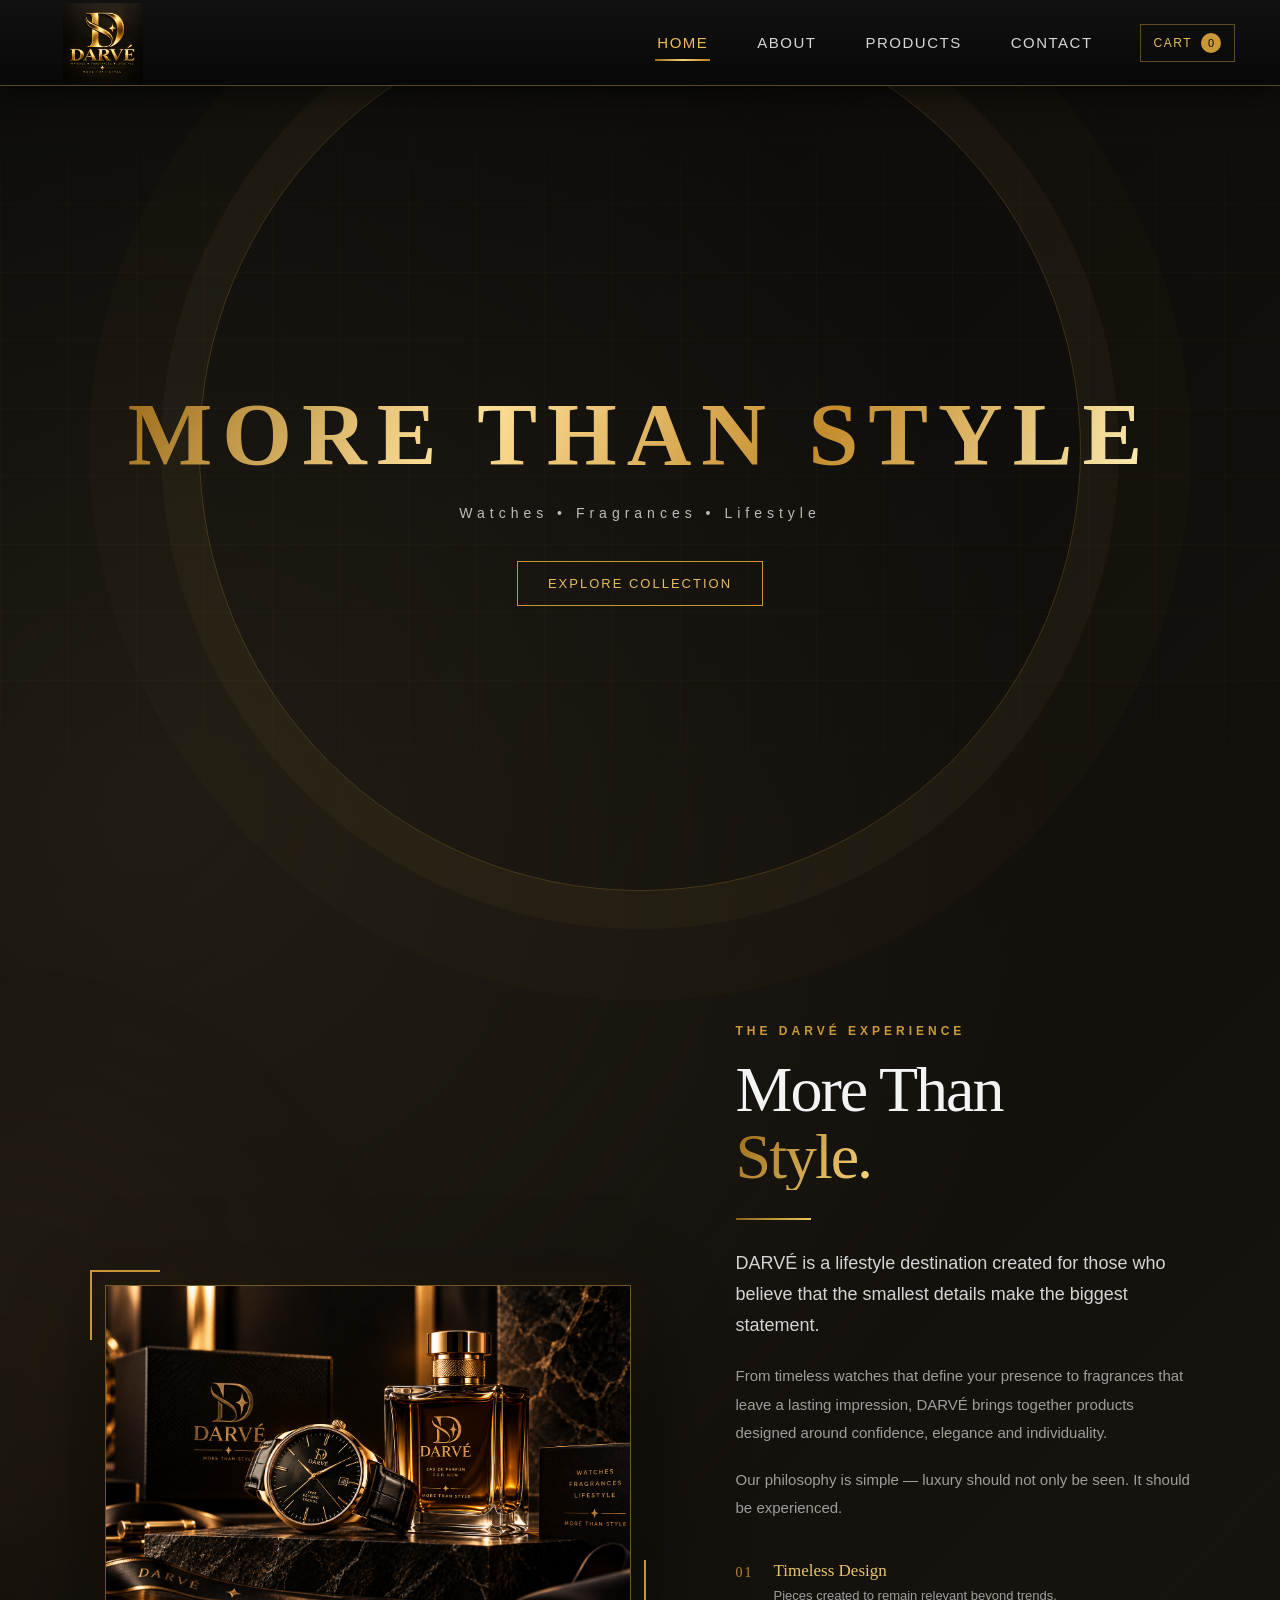
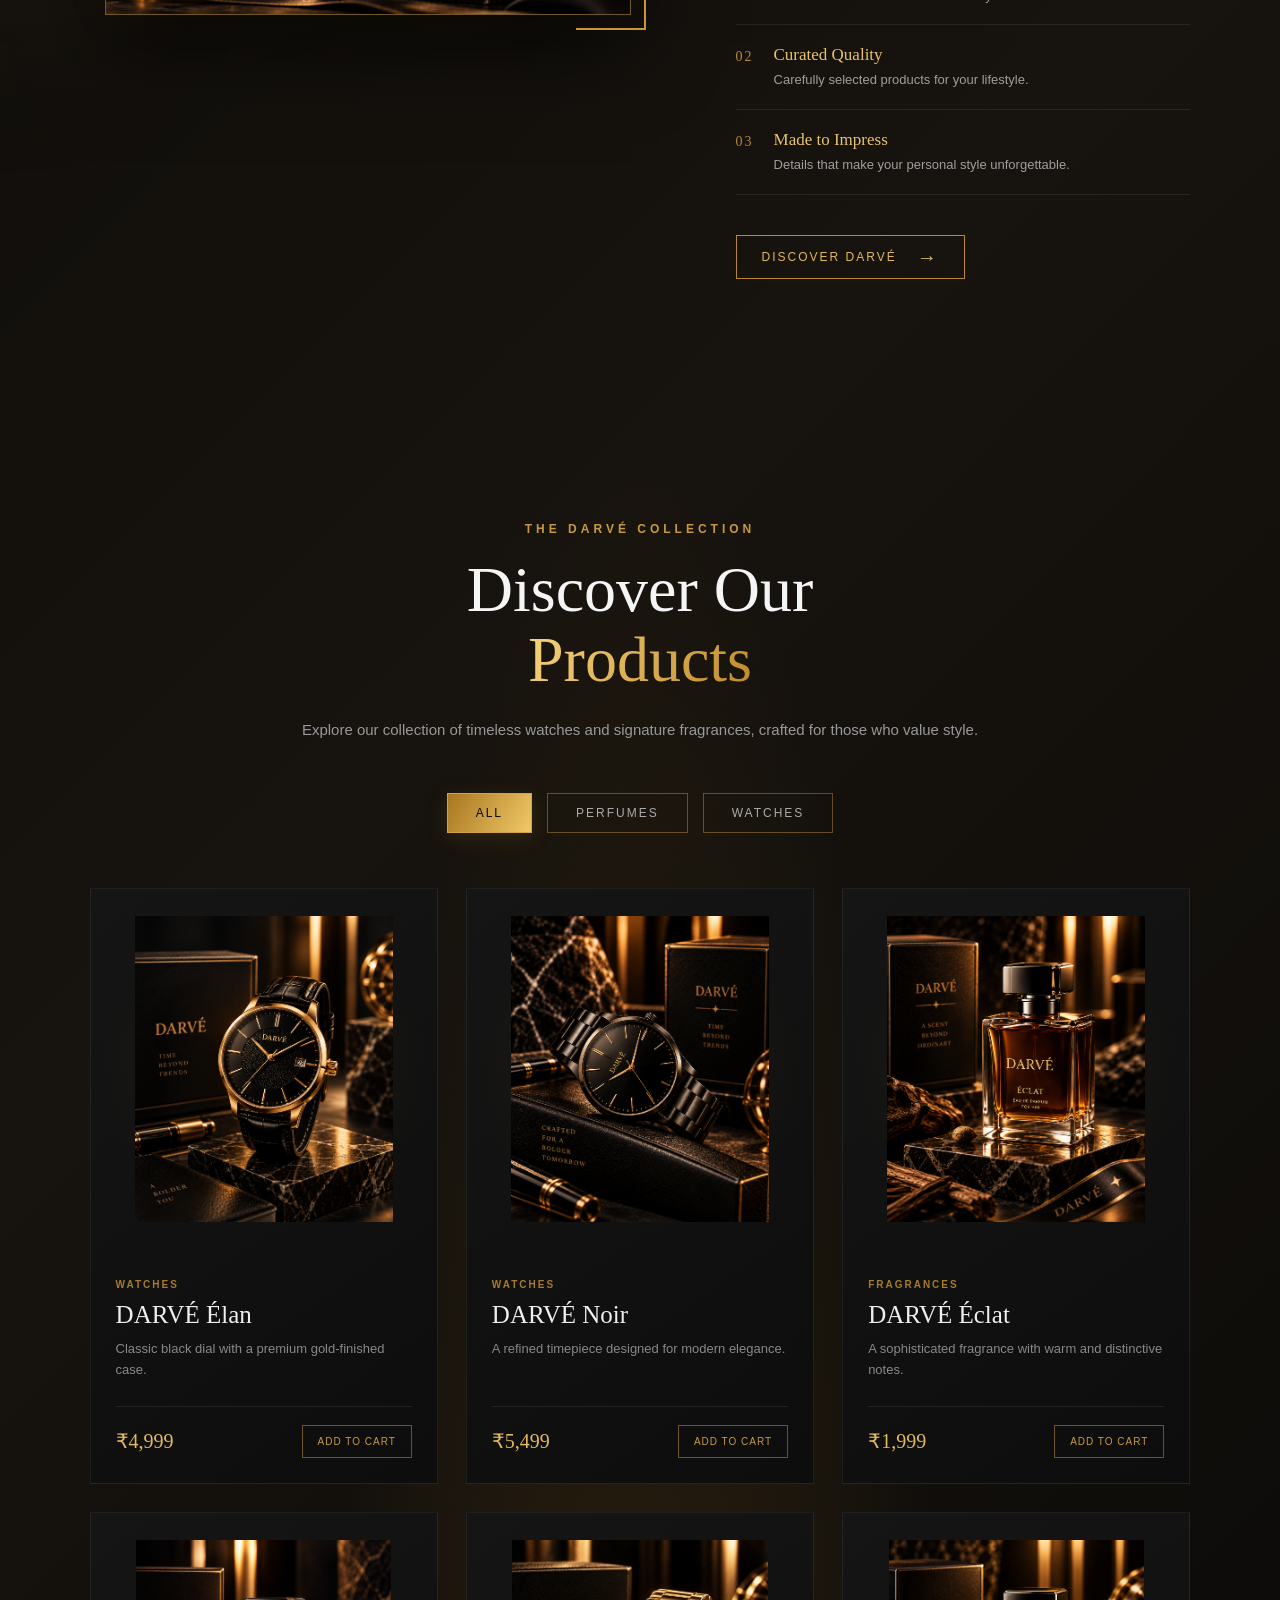
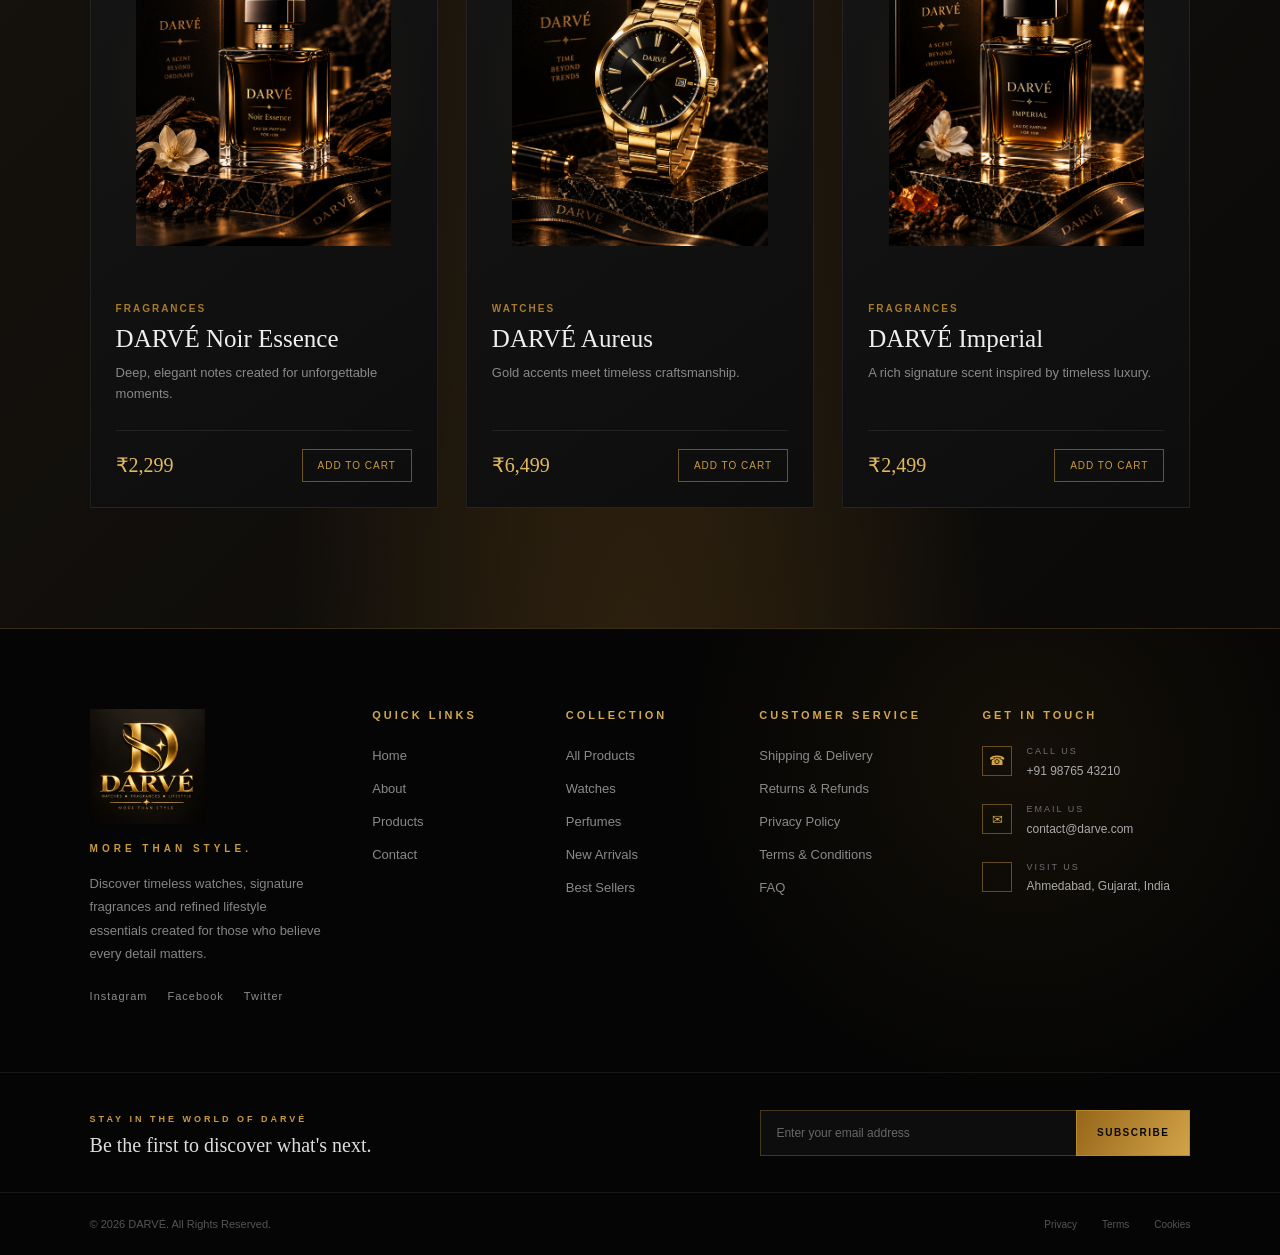
==== index.html @ a31a7dcb "Add themed cart and product filters" ====
<!DOCTYPE html>
<html lang="en">

<head>
    <meta charset="UTF-8">
    <meta name="viewport" content="width=device-width, initial-scale=1.0">
    <title>DARVÉ</title>
    <link rel="icon" type="image/png" href="Images/logo2.png">
    <link rel="stylesheet" href="style.css">
</head>

<body>
    <header class="navbar">
        <div class="nav-container">
            <a href="#" class="logo">
                <img src="Images/logo2.png" alt="DARVÉ Logo">
            </a>
            <nav class="nav-menu">

                <a href="#" class="nav-link active">
                    Home
                </a>
                <a href="#about" class="nav-link">
                    About
                </a>
                <a href="#products" class="nav-link">
                    Products
                </a>
                <a href="#contact" class="nav-link">
                    Contact
                </a>
                <a href="cart.html" class="cart-link">
                    Cart
                    <span id="cartCount">0</span>
                </a>
            </nav>
            <button class="menu-btn">
                ☰
            </button>
        </div>

    </header>
    <section id="home" class="hero">
        <h1>MORE THAN STYLE</h1>
        <p>Watches • Fragrances • Lifestyle</p>
        <button class="shop-btn">Explore Collection</button>
    </section>



    <section class="about-section" id="about">
        <div class="about-container">
            <!-- IMAGE -->
            <div class="about-image-wrapper">
                <div class="about-image-frame">
                    <img src="Images/about image.png" alt="DARVÉ Watches and Fragrances" class="about-image">
                </div>
                <div class="gold-corner top-left"></div>
                <div class="gold-corner bottom-right"></div>
            </div>
            <!-- CONTENT -->
            <div class="about-content">
                <span class="about-small-title">
                    THE DARVÉ EXPERIENCE
                </span>
                <h2> More Than <span>Style.</span> </h2>
                <div class="about-line"></div>
                <p class="about-intro">
                    DARVÉ is a lifestyle destination created for those
                    who believe that the smallest details make the
                    biggest statement.
                </p>
                <p>
                    From timeless watches that define your presence
                    to fragrances that leave a lasting impression,
                    DARVÉ brings together products designed around
                    confidence, elegance and individuality.
                </p>
                <p>
                    Our philosophy is simple — luxury should not only
                    be seen. It should be experienced.
                </p>

                <!-- FETURES -->
                <div class="about-features">
                    <div class="about-feature">
                        <span class="feature-number">
                            01
                        </span>
                        <div>
                            <h3>Timeless Design</h3>
                            <p>
                                Pieces created to remain
                                relevant beyond trends.
                            </p>
                        </div>
                    </div>
                    <div class="about-feature">
                        <span class="feature-number">
                            02
                        </span>
                        <div>
                            <h3>Curated Quality</h3>
                            <p>
                                Carefully selected products
                                for your lifestyle.
                            </p>
                        </div>
                    </div>
                    <div class="about-feature">
                        <span class="feature-number">
                            03
                        </span>
                        <div>
                            <h3>Made to Impress</h3>
                            <p>
                                Details that make your
                                personal style unforgettable.
                            </p>
                        </div>
                    </div>
                </div>
                <a href="#products" class="about-button">
                    Discover DARVÉ
                    <span>→</span>
                </a>
            </div>
        </div>
    </section>
    <section class="products-section" id="products">

        <div class="products-header">
            <span class="section-subtitle">
                THE DARVÉ COLLECTION
            </span>
            <h2>
                Discover Our
                <span>Products</span>
            </h2>
            <p>
                Explore our collection of timeless watches and
                signature fragrances, crafted for those who value style.
            </p>
       </div>
        <div class="category-buttons" aria-label="Product categories">
            <button class="category-btn filter-btn active" type="button" data-category="all">
                All
            </button>
            <button class="category-btn filter-btn" type="button" data-category="perfume">
                Perfumes
            </button>
            <button class="category-btn filter-btn" type="button" data-category="watch">
                Watches
            </button>
        </div>

        <div class="product-grid" id="productGrid">
            <!-- PRODUCT 1 -->
            <div class="product-card" data-category="watch">
                <div class="product-image">
                    <img src="Images/belt watch.png" alt="DARVÉ Luxury Watch">
                </div>
                <div class="product-info">
                    <span class="product-category">
                        WATCHES
                    </span>
                    <h3>
                        DARVÉ Élan
                    </h3>
                    <p class="product-description">
                        Classic black dial with a premium
                        gold-finished case.
                    </p>
                    <div class="product-bottom">
                        <span class="product-price">
                            ₹4,999
                        </span>
                        <button class="add-cart">
                            Add to Cart
                        </button>
                    </div>
                </div>
            </div>
            <!-- PRODUCT 2 -->
            <div class="product-card" data-category="watch">
                <div class="product-image">
                    <img src="Images/chainwatch.png" alt="DARVÉ Watch">
                </div>
                <div class="product-info">
                    <span class="product-category">
                        WATCHES
                    </span>
                    <h3>
                        DARVÉ Noir
                    </h3>
                    <p class="product-description">
                        A refined timepiece designed for
                        modern elegance.
                    </p>
                    <div class="product-bottom">
                        <span class="product-price">
                            ₹5,499
                        </span>
                        <button class="add-cart">
                            Add to Cart
                        </button>
                    </div>
                </div>
            </div>
            <!-- PRODUCT 3 -->
            <div class="product-card" data-category="perfume">
                <div class="product-image">
                    <img src="Images/ECLAT perfume.png" alt="DARVÉ Luxury Perfume">
                </div>
                <div class="product-info">
                    <span class="product-category">
                        FRAGRANCES
                    </span>
                    <h3>
                        DARVÉ Éclat
                    </h3>
                    <p class="product-description">
                        A sophisticated fragrance with
                        warm and distinctive notes.
                    </p>
                    <div class="product-bottom">
                        <span class="product-price">
                            ₹1,999
                        </span>
                        <button class="add-cart">
                            Add to Cart
                        </button>
                    </div>
                </div>
            </div>
            <!-- PRODUCT 4 -->
            <div class="product-card" data-category="perfume">
                <div class="product-image">
                    <img src="Images/noir essence.png" alt="DARVÉ Fragrance">
                </div>
                <div class="product-info">
                    <span class="product-category">
                        FRAGRANCES
                    </span>
                    <h3>
                        DARVÉ Noir Essence
                    </h3>
                    <p class="product-description">
                        Deep, elegant notes created for
                        unforgettable moments.
                    </p>
                    <div class="product-bottom">
                        <span class="product-price">
                            ₹2,299
                        </span>
                        <button class="add-cart">
                            Add to Cart
                        </button>
                    </div>
                </div>
            </div>
            <!-- PRODUCT 5 -->
            <div class="product-card" data-category="watch">
                <div class="product-image">
                    <img src="Images/gold watch.png" alt="DARVÉ Gold Watch">
                </div>
                <div class="product-info">
                    <span class="product-category">
                        WATCHES
                    </span>
                    <h3>
                        DARVÉ Aureus
                    </h3>
                    <p class="product-description">
                        Gold accents meet timeless
                        craftsmanship.
                    </p>
                    <div class="product-bottom">
                        <span class="product-price">
                            ₹6,499
                        </span>
                        <button class="add-cart">
                            Add to Cart
                        </button>
                    </div>
                </div>
            </div>
            <!-- PRODUCT 6 -->
            <div class="product-card" data-category="perfume">
                <div class="product-image">
                    <img src="Images/imperial.png" alt="DARVÉ Perfume">
                </div>
                <div class="product-info">
                    <span class="product-category">
                        FRAGRANCES
                    </span>
                    <h3>
                        DARVÉ Imperial
                    </h3>
                    <p class="product-description">
                        A rich signature scent inspired
                        by timeless luxury.
                    </p>
                    <div class="product-bottom">
                        <span class="product-price">
                            ₹2,499
                        </span>
                        <button class="add-cart">
                            Add to Cart
                        </button>
                    </div>
                </div>
            </div>
        </div>
    </section>
    <footer class="footer">
    <div class="footer-container">
        <!-- =================================
             BRAND
        ================================== -->
        <div class="footer-brand">
            <a href="#" class="footer-logo">
                <img src="Images/logo2.png" alt="DARVÉ">
            </a>
            <p class="footer-tagline">
                MORE THAN STYLE.
            </p>
            <p class="footer-description">
                Discover timeless watches, signature fragrances
                and refined lifestyle essentials created for
                those who believe every detail matters.
            </p>
            <!-- SOCIAL MEDIA -->
            <div class="social-links">

                <a href="#" aria-label="Instagram">
                    Instagram
                </a>
                <a href="#" aria-label="Facebook">
                    Facebook
                </a>
                <a href="#" aria-label="Twitter">
                    Twitter
                </a>
            </div>
        </div>
        <!-- =================================
             QUICK LINKS
        ================================== -->
        <div class="footer-column">
            <h3>
                QUICK LINKS
            </h3>
            <ul>
                <li>
                    <a href="#">
                        Home
                    </a>
                </li>
                <li>
                    <a href="#about">
                        About
                    </a>
                </li>
                <li>
                    <a href="#products">
                        Products
                    </a>
                </li>
                <li>
                    <a href="#contact">
                        Contact
                    </a>
                </li>
            </ul>
        </div>
        <!-- =================================
             COLLECTION
        ================================== -->
        <div class="footer-column">
            <h3>
                COLLECTION
            </h3>
            <ul>
                <li>
                    <a href="#products">
                        All Products
                    </a>
                </li>
                <li>
                    <a href="#products">
                        Watches
                    </a>
                </li>
                <li>
                    <a href="#products">
                        Perfumes
                    </a>
                </li>
                <li>
                    <a href="#products">
                        New Arrivals
                    </a>
                </li>
                <li>
                    <a href="#products">
                        Best Sellers
                    </a>
                </li>
            </ul>
        </div>
        <!-- =================================
             CUSTOMER SERVICE
        ================================== -->
        <div class="footer-column">
            <h3>
                CUSTOMER SERVICE
            </h3>
            <ul>
                <li>
                    <a href="#">
                        Shipping & Delivery
                    </a>
                </li>
                <li>
                    <a href="#">
                        Returns & Refunds
                    </a>
                </li>
                <li>
                    <a href="#">
                        Privacy Policy
                    </a>
                </li>
                <li>
                    <a href="#">
                        Terms & Conditions
                    </a>
                </li>
                <li>
                    <a href="#">
                        FAQ
                    </a>
                </li>
            </ul>
        </div>
        <!-- =================================
             CONTACT
        ================================== -->
        <div class="footer-contact">
            <h3>
                GET IN TOUCH
            </h3>
            <div class="contact-item">
                <span class="contact-icon">
                    ☎
                </span>
                <div>
                    <small>
                        CALL US
                    </small>
                    <a href="tel:+919876543210">
                        +91 98765 43210
                    </a>
                </div>
            </div>
            <div class="contact-item">
                <span class="contact-icon">
                    ✉
                </span>
                <div>
                    <small>
                        EMAIL US
                    </small>
                    <a href="mailto:contact@darve.com">
                        contact@darve.com
                    </a>
                </div>
            </div>
            <div class="contact-item">
                <span class="contact-icon">
                </span>
                <div>
                    <small>
                        VISIT US
                    </small>
                    <p>
                        Ahmedabad, Gujarat, India
                    </p>
                </div>
            </div>
        </div>
    </div>
    <!-- =========================================
         NEWSLETTER
    ========================================= -->
    <div class="newsletter">
        <div class="newsletter-content">
            <span>
                STAY IN THE WORLD OF DARVÉ
            </span>
            <h3>
                Be the first to discover
                what's next.
            </h3>
        </div>
        <form class="newsletter-form">
            <input
                type="email"
                placeholder="Enter your email address"
                required>
            <button type="submit">
                SUBSCRIBE
            </button>
        </form>
    </div>
    <!-- =========================================
         BOTTOM FOOTER
    ========================================= -->
    <div class="footer-bottom">
        <p>
            © 2026 DARVÉ. All Rights Reserved.
        </p>
        <div class="legal-links">
            <a href="#">
                Privacy
            </a>
            <a href="#">
                Terms
            </a>
            <a href="#">
                Cookies
            </a>
        </div>
    </div>
    </footer>
    <script src="js/cart.js"></script>
    <script src="js/products.js"></script>
</body>

</html>
---- style.css ----
/* =========================
   GLOBAL
========================= */

* {
    margin: 0;
    padding: 0;
    box-sizing: border-box;
}

html {
    scroll-behavior: smooth;
}

body {
    position: relative;
    isolation: isolate;
    min-height: 100vh;

    background: #080808;
    background:
        radial-gradient(ellipse at 50% 112%, rgba(190, 126, 31, 0.27), transparent 42%),
        radial-gradient(circle at 12% 18%, rgba(255, 214, 126, 0.08), transparent 24%),
        linear-gradient(135deg, #090909 0%, #17130e 48%, #070707 100%);
    color: #ffffff;
    font-family: Arial, Helvetica, sans-serif;
}

body::before {
    content: "";

    position: fixed;
    inset: 0;
    z-index: -1;

    opacity: 0.42;

    background-image:
        linear-gradient(rgba(255, 226, 154, 0.055) 1px, transparent 1px),
        linear-gradient(90deg, rgba(255, 226, 154, 0.055) 1px, transparent 1px);
    background-size: 68px 68px;

    mask-image: linear-gradient(to bottom, transparent, black 25%, black 75%, transparent);
    pointer-events: none;
}

body::after {
    content: "";

    position: fixed;
    width: min(72vw, 880px);
    aspect-ratio: 1;
    top: 50%;
    left: 50%;
    z-index: -1;

    border: 1px solid rgba(230, 182, 78, 0.22);
    border-radius: 50%;
    box-shadow:
        0 0 0 38px rgba(230, 182, 78, 0.035),
        0 0 0 110px rgba(230, 182, 78, 0.02);

    transform: translate(-50%, -50%);
    pointer-events: none;
}


/* =========================
   NAVBAR
========================= */

.navbar {
    position: sticky;
    top: 0;
    z-index: 1000;

    width: 100%;

    background:
        linear-gradient(
            180deg,
            #111111 0%,
            #080808 100%
        );

    border-bottom: 1px solid rgba(212, 167, 72, 0.35);

    box-shadow:
        0 5px 30px rgba(0, 0, 0, 0.6);
}


/* =========================
   NAV CONTAINER
========================= */

.nav-container {
    max-width: 1400px;

    height: 85px;

    margin: auto;

    padding: 0 45px;

    display: flex;
    align-items: center;
    justify-content: space-between;
}


/* =========================
   LOGO
========================= */

.logo {
    display: flex;
    align-items: center;

    text-decoration: none;

    height: 70px;
}

.logo img {
    width: 115px;
    height: 80px;

    object-fit: contain;

    display: block;

    transition: 0.4s ease;
}


/* Logo hover */

.logo:hover img {
    transform: scale(1.05);

    filter:
        drop-shadow(0 0 8px rgba(212, 167, 72, 0.5));
}


/* =========================
   NAVIGATION
========================= */

.nav-menu {
    display: flex;

    align-items: center;

    gap: 45px;
}


/* =========================
   NAV LINKS
========================= */

.nav-link {

    position: relative;

    text-decoration: none;

    color: #d6d6d6;

    font-size: 15px;

    font-weight: 500;

    letter-spacing: 1.5px;

    text-transform: uppercase;

    padding: 10px 2px;

    transition:
        color 0.3s ease,
        transform 0.3s ease;
}


/* Gold underline */

.nav-link::after {

    content: "";

    position: absolute;

    left: 0;
    bottom: 0;

    width: 0;
    height: 2px;

    background: linear-gradient(
        90deg,
        #9c6b18,
        #f5d27a,
        #b98224
    );

    transition: width 0.35s ease;
}


/* Hover */

.nav-link:hover {

    color: #e7bd5b;

    transform: translateY(-2px);
}

.nav-link:hover::after {
    width: 100%;
}


/* Active link */

.nav-link.active {
    color: #e7bd5b;
}

.nav-link.active::after {
    width: 100%;
}


.cart-link {

    display: inline-flex;
    align-items: center;
    gap: 9px;

    padding: 8px 13px;

    border: 1px solid rgba(201, 154, 61, 0.45);

    color: #e7bd5b;

    font-size: 12px;
    letter-spacing: 1.5px;
    text-decoration: none;
    text-transform: uppercase;

    transition: all 0.3s ease;
}


.cart-link:hover {

    background: rgba(201, 154, 61, 0.12);

    border-color: #d7a844;
    color: #ffe29a;
}


.cart-link span {

    display: inline-grid;
    min-width: 20px;
    height: 20px;

    padding: 0 5px;

    place-items: center;

    border-radius: 50%;

    background: #c99735;

    color: #080808;

    font-size: 11px;
    letter-spacing: 0;
}


/* =========================
   MOBILE BUTTON
========================= */

.menu-btn {

    display: none;

    border: none;

    background: transparent;

    color: #d9ad4d;

    font-size: 28px;

    cursor: pointer;
}


/* =========================
   HERO DEMO
========================= */

.hero {

    position: relative;
    overflow: hidden;

    min-height: calc(100vh - 85px);

    display: flex;

    flex-direction: column;

    align-items: center;

    justify-content: center;

    text-align: center;

    padding: 40px;

    background: transparent;
}


.hero h1 {

    position: relative;

    font-family: Georgia, serif;

    font-size: clamp(45px, 7vw, 90px);

    letter-spacing: 10px;

    background: linear-gradient(
        120deg,
        #9c6b18,
        #ffe29a,
        #c38b2c,
        #fff0b5
    );

    -webkit-background-clip: text;
    background-clip: text;

    color: transparent;
}


.hero p {

    margin-top: 20px;

    color: #bdbdbd;

    letter-spacing: 5px;

    font-size: 14px;
}


/* =========================
   BUTTON
========================= */

.shop-btn {

    margin-top: 40px;

    padding: 14px 30px;

    border: 1px solid #c99735;

    background: transparent;

    color: #e4bb61;

    text-transform: uppercase;

    letter-spacing: 2px;

    font-size: 13px;

    cursor: pointer;

    transition: 0.35s ease;
}


.shop-btn:hover {

    background: linear-gradient(
        90deg,
        #9c6b18,
        #d7a844
    );

    color: #080808;

    box-shadow:
        0 0 25px rgba(212, 167, 72, 0.25);
}


/* =========================
   RESPONSIVE
========================= */

@media (max-width: 768px) {

    .nav-container {

        height: 70px;

        padding: 0 20px;
    }


    .logo img {
        width: 90px;
    }


    .nav-menu {

        display: none;
    }


    .menu-btn {

        display: block;
    }


    .hero {

        min-height: calc(100vh - 70px);

        padding: 25px;
    }


    .hero h1 {

        font-size: 42px;

        letter-spacing: 5px;
    }


    .hero p {

        font-size: 11px;

        letter-spacing: 3px;
    }

}
/* =========================================
   ABOUT SECTION
========================================= */

.about-section {
    position: relative;

    padding: 120px 7%;

    background: transparent;

    overflow: hidden;
}


/* subtle gold glow */

.about-section::before {
    content: "";

    position: absolute;

    width: 500px;
    height: 500px;

    left: -250px;
    top: 20%;

    background: rgba(180, 125, 30, 0.05);

    filter: blur(100px);

    border-radius: 50%;

    pointer-events: none;
}


/* =========================================
   CONTAINER
========================================= */

.about-container {

    max-width: 1350px;

    margin: auto;

    display: grid;

    grid-template-columns: 1.1fr 0.9fr;

    align-items: center;

    gap: 90px;
}


/* =========================================
   IMAGE
========================================= */

.about-image-wrapper {

    position: relative;

    width: 100%;

    padding: 15px;
}


/* image border */

.about-image-frame {

    position: relative;

    overflow: hidden;

    border: 1px solid rgba(207, 157, 61, 0.5);

    background: #111;

    box-shadow:
        0 30px 80px rgba(0, 0, 0, 0.7),
        0 0 40px rgba(190, 135, 35, 0.08);
}


/* image */

.about-image {

    width: 100%;

    display: block;

    aspect-ratio: 16 / 10;

    object-fit: cover;

    transition:
        transform 0.8s ease,
        filter 0.8s ease;
}


.about-image-wrapper:hover .about-image {

    transform: scale(1.04);

    filter:
        brightness(1.08);
}


/* =========================================
   DECORATIVE CORNERS
========================================= */

.gold-corner {

    position: absolute;

    width: 70px;

    height: 70px;

    border-color: #c99535;

    border-style: solid;

    pointer-events: none;
}


.top-left {

    top: 0;
    left: 0;

    border-width: 2px 0 0 2px;
}


.bottom-right {

    right: 0;
    bottom: 0;

    border-width: 0 2px 2px 0;
}


/* =========================================
   CONTENT
========================================= */

.about-content {

    max-width: 600px;
}


.about-small-title {

    display: inline-block;

    margin-bottom: 18px;

    color: #c99a3d;

    font-size: 12px;

    font-weight: 600;

    letter-spacing: 4px;

    text-transform: uppercase;
}


/* =========================================
   HEADING
========================================= */

.about-content h2 {

    margin: 0;

    color: #f4f4f4;

    font-family:
        Georgia,
        "Times New Roman",
        serif;

    font-size: clamp(
        48px,
        5vw,
        76px
    );

    font-weight: 400;

    line-height: 1.05;

    letter-spacing: -2px;
}


.about-content h2 span {

    display: block;

    background: linear-gradient(
        120deg,
        #9c6b18,
        #f5d27a,
        #c18b2d,
        #ffe9a7
    );

    -webkit-background-clip: text;

    background-clip: text;

    color: transparent;
}


/* =========================================
   GOLD LINE
========================================= */

.about-line {

    width: 75px;

    height: 2px;

    margin: 28px 0;

    background: linear-gradient(
        90deg,
        #8f621b,
        #f0c45d
    );
}


/* =========================================
   TEXT
========================================= */

.about-content p {

    color: #9e9e9e;

    font-size: 15px;

    line-height: 1.9;

    margin-bottom: 18px;
}


.about-content .about-intro {

    color: #d4d4d4;

    font-size: 18px;

    line-height: 1.7;

    margin-bottom: 22px;
}


/* =========================================
   FEATURES
========================================= */

.about-features {

    margin-top: 38px;

    display: flex;

    flex-direction: column;

    gap: 20px;
}


.about-feature {

    display: flex;

    align-items: flex-start;

    gap: 20px;

    padding-bottom: 18px;

    border-bottom: 1px solid
        rgba(255, 255, 255, 0.08);
}


.feature-number {

    color: #b88932;

    font-family: Georgia, serif;

    font-size: 14px;

    letter-spacing: 2px;

    padding-top: 4px;
}


.about-feature h3 {

    margin: 0 0 5px;

    color: #e8c36d;

    font-family: Georgia, serif;

    font-size: 17px;

    font-weight: 400;
}


.about-feature p {

    margin: 0;

    font-size: 13px;

    line-height: 1.6;
}


/* =========================================
   BUTTON
========================================= */

.about-button {

    display: inline-flex;

    align-items: center;

    gap: 20px;

    margin-top: 40px;

    padding: 14px 25px;

    border: 1px solid #b88932;

    color: #e1b95d;

    text-decoration: none;

    text-transform: uppercase;

    font-size: 12px;

    letter-spacing: 2px;

    transition: all 0.35s ease;
}


.about-button span {

    font-size: 20px;

    line-height: 0;

    transition: transform 0.3s ease;
}


.about-button:hover {

    background: linear-gradient(
        90deg,
        #9c6b18,
        #d4a94c
    );

    color: #080808;

    box-shadow:
        0 10px 30px rgba(190, 140, 40, 0.2);
}


.about-button:hover span {

    transform: translateX(5px);
}


/* =========================================
   RESPONSIVE
========================================= */

@media (max-width: 950px) {

    .about-section {

        padding: 90px 6%;
    }


    .about-container {

        grid-template-columns: 1fr;

        gap: 60px;
    }


    .about-content {

        max-width: 750px;
    }

}


@media (max-width: 600px) {

    .about-section {

        padding: 70px 20px;
    }


    .about-image-wrapper {

        padding: 8px;
    }


    .gold-corner {

        width: 45px;
        height: 45px;
    }


    .about-content h2 {

        font-size: 48px;
    }


    .about-content .about-intro {

        font-size: 16px;
    }


    .about-feature {

        gap: 12px;
    }

}
/* =========================================
   PRODUCTS SECTION
========================================= */

.products-section {

    padding: 120px 7%;

    background: transparent;
}


/* =========================================
   HEADER
========================================= */

.products-header {

    max-width: 700px;

    margin: 0 auto 50px;

    text-align: center;
}


.section-subtitle {

    color: #c99a3d;

    font-size: 12px;

    font-weight: 600;

    letter-spacing: 4px;

    text-transform: uppercase;
}


.products-header h2 {

    margin-top: 18px;

    color: #f5f5f5;

    font-family: Georgia, serif;

    font-size: clamp(45px, 5vw, 70px);

    font-weight: 400;

    line-height: 1.1;
}


.products-header h2 span {

    display: block;

    background: linear-gradient(
        120deg,
        #9c6b18,
        #f5d27a,
        #c18b2d,
        #ffe9a7
    );

    -webkit-background-clip: text;

    background-clip: text;

    color: transparent;
}


.products-header p {

    margin-top: 20px;

    color: #999;

    line-height: 1.8;

    font-size: 15px;
}


/* =========================================
   CATEGORY BUTTONS
========================================= */

.category-buttons {

    display: flex;

    justify-content: center;

    align-items: center;

    gap: 15px;

    margin-bottom: 55px;

    flex-wrap: wrap;
}


.category-btn {

    padding: 12px 28px;

    border: 1px solid
        rgba(201, 154, 61, 0.45);

    background: transparent;

    color: #aaa;

    font-size: 12px;

    text-transform: uppercase;

    letter-spacing: 2px;

    cursor: pointer;

    transition: all 0.35s ease;
}


.category-btn:hover {

    color: #e5bd62;

    border-color: #c99a3d;

}


/* ACTIVE BUTTON */

.category-btn.active {

    color: #080808;

    background: linear-gradient(
        120deg,
        #a87620,
        #f0c967
    );

    border-color: #d1a343;

    box-shadow:
        0 5px 20px
        rgba(201, 154, 61, 0.15);
}


/* =========================================
   PRODUCT GRID
========================================= */

.product-grid {

    max-width: 1400px;

    margin: auto;

    display: grid;

    grid-template-columns:
        repeat(3, 1fr);

    gap: 28px;
}


/* =========================================
   PRODUCT CARD
========================================= */

.product-card {

    position: relative;

    background:
        linear-gradient(
            145deg,
            #151515,
            #0d0d0d
        );

    border: 1px solid
        rgba(255, 255, 255, 0.07);

    overflow: hidden;

    transition:
        transform 0.4s ease,
        border-color 0.4s ease,
        box-shadow 0.4s ease;
}


.product-card:hover {

    transform: translateY(-8px);

    border-color:
        rgba(201, 154, 61, 0.45);

    box-shadow:
        0 20px 50px
        rgba(0, 0, 0, 0.5);
}


/* =========================================
   PRODUCT IMAGE
========================================= */

.product-image {

    position: relative;

    height: 360px;

    display: flex;

    align-items: center;

    justify-content: center;

    background:
        radial-gradient(
            circle,
            rgba(201, 154, 61, 0.08),
            transparent 65%
        );

    overflow: hidden;
}


.product-image img {

    width: 85%;

    height: 85%;

    object-fit: contain;

    transition:
        transform 0.6s ease;
}


.product-card:hover
.product-image img {

    transform: scale(1.07);
}


/* =========================================
   PRODUCT INFO
========================================= */

.product-info {

    padding: 25px;
}


.product-category {

    color: #a77b2b;

    font-size: 10px;

    font-weight: 600;

    letter-spacing: 2px;
}


.product-info h3 {

    margin-top: 9px;

    color: #eee;

    font-family: Georgia, serif;

    font-size: 25px;

    font-weight: 400;
}


.product-description {

    margin-top: 10px;

    min-height: 45px;

    color: #888;

    font-size: 13px;

    line-height: 1.6;
}


/* =========================================
   PRODUCT BOTTOM
========================================= */

.product-bottom {

    display: flex;

    justify-content: space-between;

    align-items: center;

    margin-top: 22px;

    padding-top: 18px;

    border-top: 1px solid
        rgba(255, 255, 255, 0.08);
}


.product-price {

    color: #e2b95e;

    font-family: Georgia, serif;

    font-size: 20px;
}


/* =========================================
   ADD TO CART
========================================= */

.add-cart {

    padding: 10px 15px;

    border: 1px solid
        rgba(201, 154, 61, 0.5);

    background: transparent;

    color: #c99a3d;

    font-size: 10px;

    text-transform: uppercase;

    letter-spacing: 1px;

    cursor: pointer;

    transition: all 0.3s ease;
}


.add-cart:hover {

    background: #c99a3d;

    color: #080808;
}


/* =========================================
   CART PAGE
========================================= */

.cart-page {

    max-width: 1100px;
    min-height: calc(100vh - 85px);

    margin: auto;
    padding: 110px 7% 120px;
}


.cart-page .products-header h1 {

    margin-top: 18px;

    color: #f5f5f5;

    font-family: Georgia, serif;
    font-size: clamp(42px, 5vw, 68px);
    font-weight: 400;
    line-height: 1.1;
}


.cart-page .products-header h1 span {

    color: #e4bb61;
}


.cart-panel {

    padding: 32px;

    border: 1px solid rgba(201, 154, 61, 0.25);

    background: rgba(13, 13, 13, 0.78);
    box-shadow: 0 20px 55px rgba(0, 0, 0, 0.28);
}


.cart-page > .about-button {

    display: inline-block;
    margin-top: 28px;
}


/* =========================================
   FILTER ANIMATION
========================================= */

.product-card.hide {

    display: none;
}


.product-card.show {

    animation:
        productAppear 0.4s ease;
}


@keyframes productAppear {

    from {

        opacity: 0;

        transform:
            translateY(15px);
    }

    to {

        opacity: 1;

        transform:
            translateY(0);
    }

}


/* =========================================
   RESPONSIVE
========================================= */

@media (max-width: 1000px) {

    .product-grid {

        grid-template-columns:
            repeat(2, 1fr);
    }

}


@media (max-width: 600px) {

    .products-section {

        padding: 80px 20px;
    }


    .product-grid {

        grid-template-columns: 1fr;

        gap: 20px;
    }


    .product-image {

        height: 330px;
    }


    .product-bottom {

        gap: 10px;
    }


    .cart-page {

        min-height: calc(100vh - 70px);

        padding: 80px 20px;
    }


    .cart-panel {

        padding: 20px;
    }

}
/* =========================================
   DARVÉ FOOTER
========================================= */

.footer {

    position: relative;

    background:
        radial-gradient(
            circle at 80% 20%,
            rgba(190, 135, 35, 0.08),
            transparent 30%
        ),
        #050505;

    border-top: 1px solid
        rgba(201, 154, 61, 0.25);

    color: #fff;

    padding-top: 80px;

}


/* =========================================
   FOOTER CONTAINER
========================================= */

.footer-container {

    max-width: 1400px;

    margin: auto;

    padding: 0 7% 70px;

    display: grid;

    grid-template-columns:
        1.6fr
        1fr
        1fr
        1.2fr
        1.4fr;

    gap: 45px;
}


/* =========================================
   BRAND
========================================= */

.footer-brand {

    max-width: 320px;
}


.footer-logo {

    display: inline-block;

    text-decoration: none;
}


.footer-logo img {

    width: 115px;

    display: block;

    object-fit: contain;
}


.footer-tagline {

    margin-top: 15px;

    color: #c99a3d;

    font-size: 10px;

    letter-spacing: 4px;

    font-weight: 600;
}


.footer-description {

    margin-top: 18px;

    color: #858585;

    font-size: 13px;

    line-height: 1.8;
}


/* =========================================
   SOCIAL LINKS
========================================= */

.social-links {

    display: flex;

    gap: 20px;

    margin-top: 25px;

    flex-wrap: wrap;
}


.social-links a {

    color: #8d8d8d;

    text-decoration: none;

    font-size: 11px;

    letter-spacing: 1px;

    transition: 0.3s ease;
}


.social-links a:hover {

    color: #d5aa50;
}


/* =========================================
   FOOTER COLUMNS
========================================= */

.footer-column h3,
.footer-contact h3 {

    margin-bottom: 25px;

    color: #d2a84c;

    font-size: 11px;

    font-weight: 600;

    letter-spacing: 3px;
}


.footer-column ul {

    list-style: none;

    padding: 0;

    margin: 0;
}


.footer-column li {

    margin-bottom: 15px;
}


.footer-column a {

    color: #898989;

    text-decoration: none;

    font-size: 13px;

    transition:
        color 0.3s ease,
        padding-left 0.3s ease;
}


.footer-column a:hover {

    color: #e1b75c;

    padding-left: 5px;
}


/* =========================================
   CONTACT
========================================= */

.contact-item {

    display: flex;

    align-items: flex-start;

    gap: 14px;

    margin-bottom: 23px;
}


.contact-icon {

    display: flex;

    align-items: center;

    justify-content: center;

    width: 30px;

    height: 30px;

    border: 1px solid
        rgba(201, 154, 61, 0.45);

    color: #d3a64a;

    font-size: 13px;

    flex-shrink: 0;
}


.contact-item small {

    display: block;

    margin-bottom: 5px;

    color: #6f6f6f;

    font-size: 9px;

    letter-spacing: 2px;
}


.contact-item a,
.contact-item p {

    color: #aaa;

    text-decoration: none;

    font-size: 12px;

    line-height: 1.6;

    margin: 0;

    transition: 0.3s ease;
}


.contact-item a:hover {

    color: #dfb65b;
}


/* =========================================
   NEWSLETTER
========================================= */

.newsletter {

    max-width: 1400px;

    margin: 0 auto;

    padding: 35px 7%;

    border-top: 1px solid
        rgba(255, 255, 255, 0.07);

    border-bottom: 1px solid
        rgba(255, 255, 255, 0.07);

    display: flex;

    align-items: center;

    justify-content: space-between;

    gap: 40px;
}


.newsletter-content span {

    color: #c99a3d;

    font-size: 9px;

    letter-spacing: 3px;

    font-weight: 600;
}


.newsletter-content h3 {

    margin-top: 8px;

    color: #ddd;

    font-family: Georgia, serif;

    font-size: 20px;

    font-weight: 400;
}


/* =========================================
   NEWSLETTER FORM
========================================= */

.newsletter-form {

    display: flex;

    width: 430px;

    max-width: 100%;
}


.newsletter-form input {

    width: 100%;

    height: 46px;

    padding: 0 15px;

    border: 1px solid
        rgba(201, 154, 61, 0.3);

    border-right: none;

    outline: none;

    background: #0d0d0d;

    color: #fff;

    font-size: 12px;
}


.newsletter-form input::placeholder {

    color: #666;
}


.newsletter-form button {

    height: 46px;

    padding: 0 20px;

    border: 1px solid #b7892f;

    background: linear-gradient(
        120deg,
        #966619,
        #d2a448
    );

    color: #080808;

    font-size: 10px;

    font-weight: 600;

    letter-spacing: 1.5px;

    cursor: pointer;

    transition: 0.3s ease;
}


.newsletter-form button:hover {

    background: #f0c969;

}


/* =========================================
   BOTTOM
========================================= */

.footer-bottom {

    max-width: 1400px;

    margin: auto;

    padding: 25px 7%;

    display: flex;

    justify-content: space-between;

    align-items: center;

    gap: 20px;
}


.footer-bottom p {

    margin: 0;

    color: #555;

    font-size: 11px;
}


.legal-links {

    display: flex;

    gap: 25px;
}


.legal-links a {

    color: #555;

    text-decoration: none;

    font-size: 10px;

    transition: 0.3s ease;
}


.legal-links a:hover {

    color: #c99a3d;
}


/* =========================================
   RESPONSIVE
========================================= */

@media (max-width: 1100px) {

    .footer-container {

        grid-template-columns:
            repeat(3, 1fr);
    }


    .footer-brand {

        grid-column: span 3;

        max-width: 500px;
    }

}


@media (max-width: 750px) {

    .footer {

        padding-top: 60px;
    }


    .footer-container {

        grid-template-columns:
            repeat(2, 1fr);

        gap: 40px 25px;

        padding-bottom: 50px;
    }


    .footer-brand {

        grid-column: span 2;
    }


    .newsletter {

        flex-direction: column;

        align-items: flex-start;

        padding-top: 30px;

        padding-bottom: 30px;

        gap: 25px;
    }


    .newsletter-form {

        width: 100%;
    }


    .footer-bottom {

        flex-direction: column;

        align-items: flex-start;

        padding-top: 20px;

        padding-bottom: 25px;
    }

}


@media (max-width: 480px) {

    .footer-container {

        grid-template-columns: 1fr;

    }


    .footer-brand {

        grid-column: span 1;
    }


    .newsletter-form {

        flex-direction: column;

        gap: 8px;
    }


    .newsletter-form input {

        border-right: 1px solid
            rgba(201, 154, 61, 0.3);
    }


    .newsletter-form button {

        width: 100%;
    }


    .legal-links {

        flex-wrap: wrap;

        gap: 15px;
    }

}
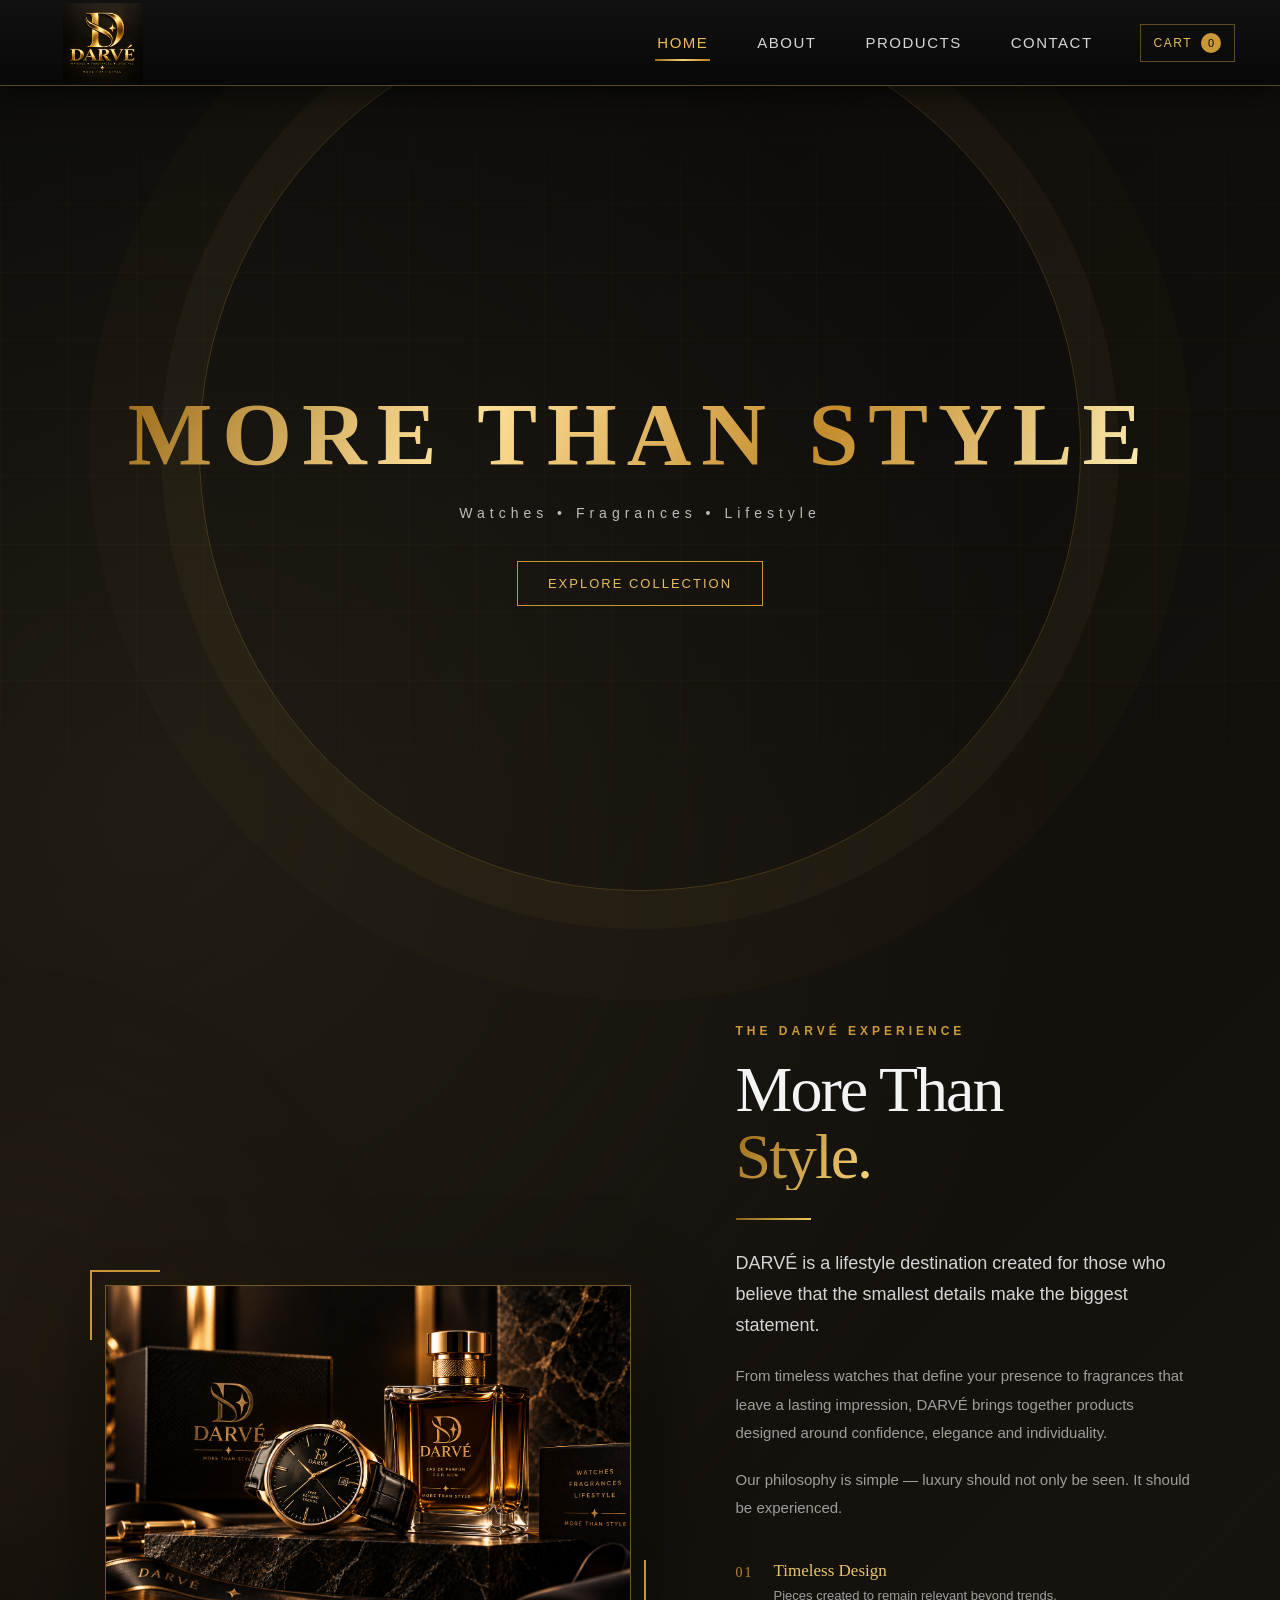
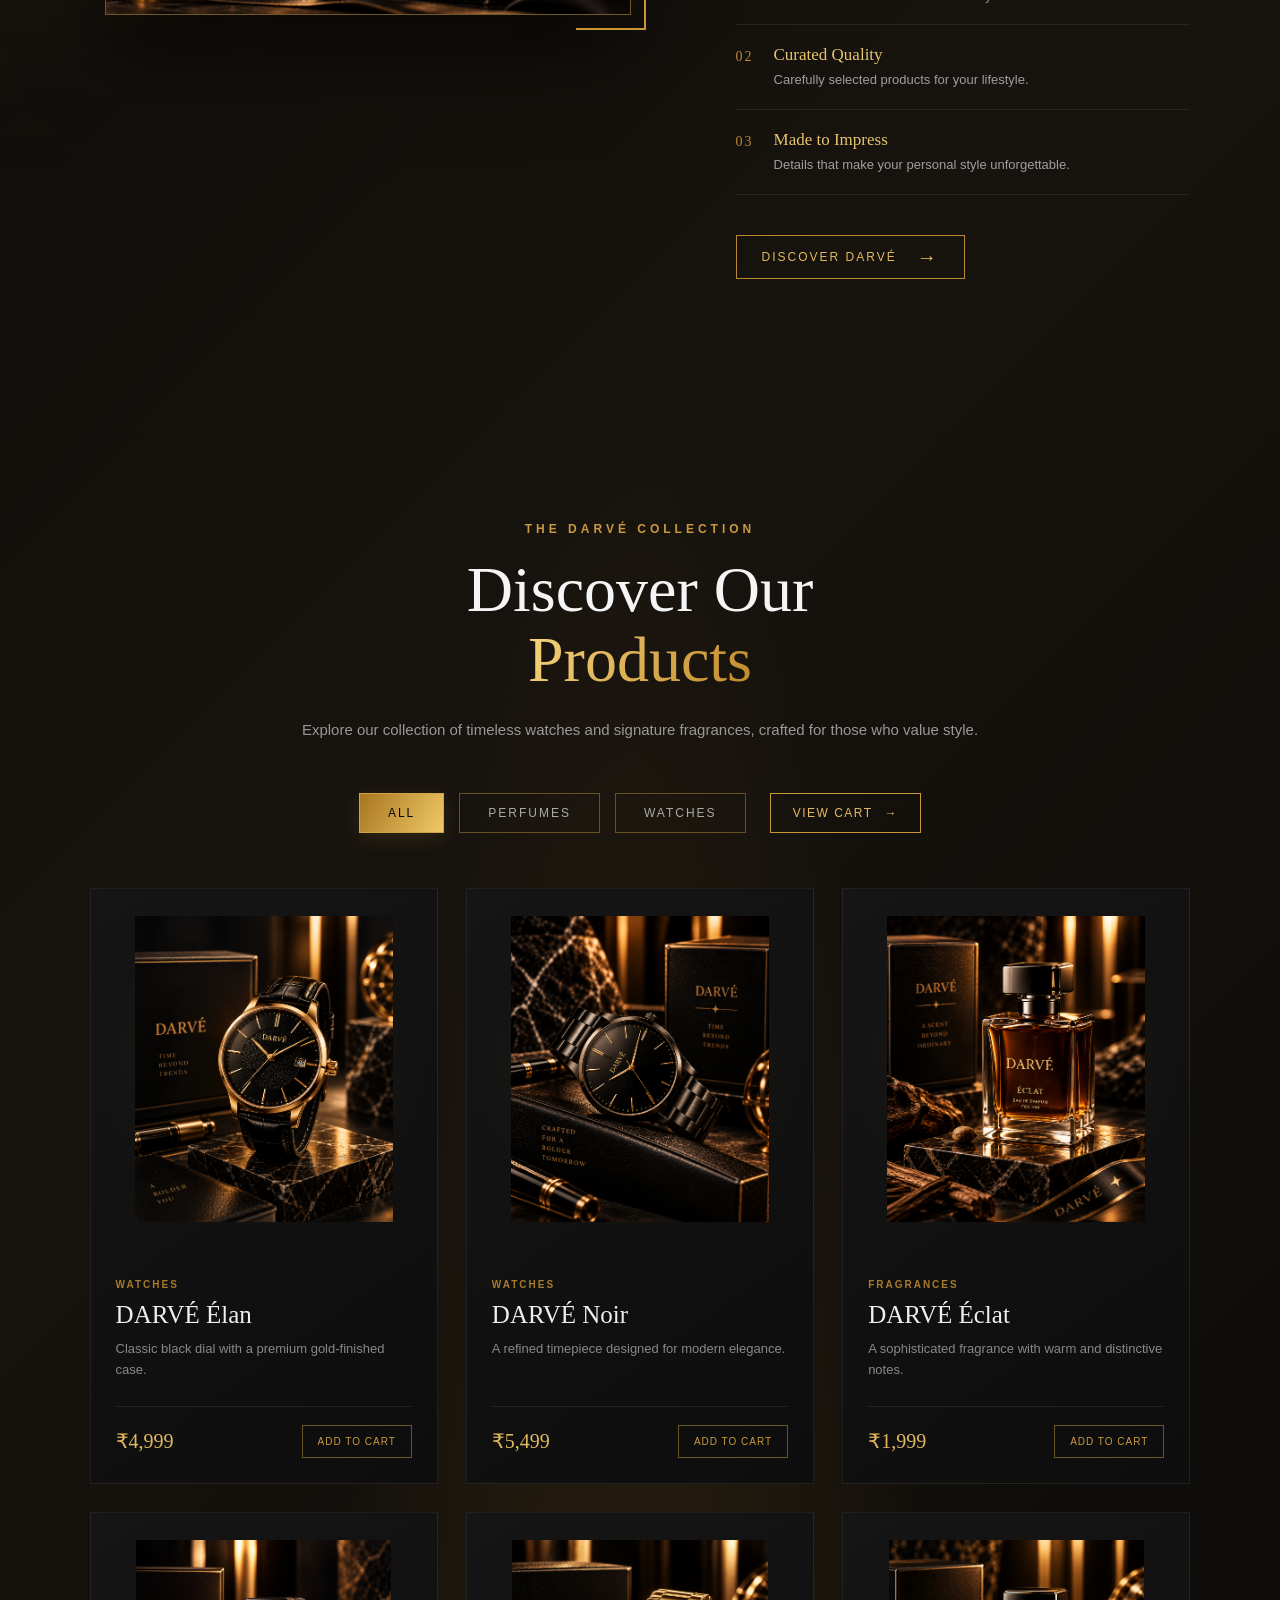
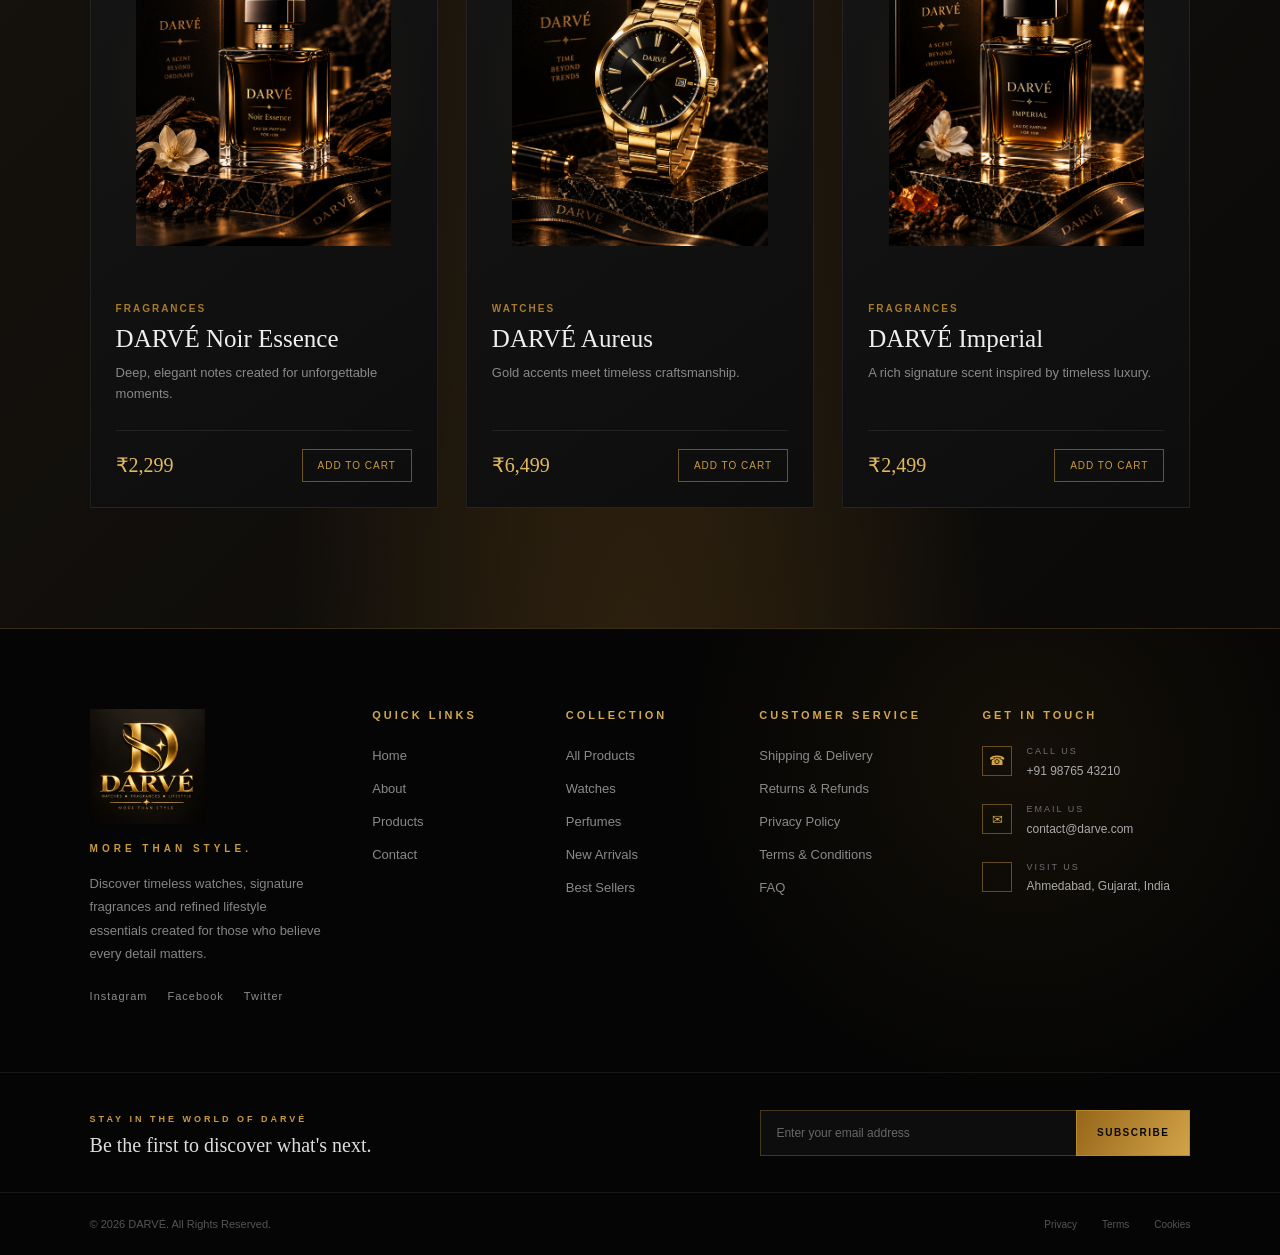
==== commit 8e2aa541: "Add visible view cart action" ====
--- a/index.html
+++ b/index.html
@@ -142,16 +142,22 @@
                 signature fragrances, crafted for those who value style.
             </p>
        </div>
-        <div class="category-buttons" aria-label="Product categories">
-            <button class="category-btn filter-btn active" type="button" data-category="all">
-                All
-            </button>
-            <button class="category-btn filter-btn" type="button" data-category="perfume">
-                Perfumes
-            </button>
-            <button class="category-btn filter-btn" type="button" data-category="watch">
-                Watches
-            </button>
+        <div class="product-actions">
+            <div class="category-buttons" aria-label="Product categories">
+                <button class="category-btn filter-btn active" type="button" data-category="all">
+                    All
+                </button>
+                <button class="category-btn filter-btn" type="button" data-category="perfume">
+                    Perfumes
+                </button>
+                <button class="category-btn filter-btn" type="button" data-category="watch">
+                    Watches
+                </button>
+            </div>
+            <a href="cart.html" class="view-cart-button">
+                View Cart
+                <span>→</span>
+            </a>
         </div>
 
         <div class="product-grid" id="productGrid">
--- a/style.css
+++ b/style.css
@@ -1055,6 +1055,54 @@
 }
 
 
+.product-actions {
+
+    display: flex;
+    align-items: center;
+    justify-content: center;
+    gap: 24px;
+
+    margin-bottom: 55px;
+}
+
+
+.product-actions .category-buttons {
+
+    margin-bottom: 0;
+}
+
+
+.view-cart-button {
+
+    display: inline-flex;
+    align-items: center;
+    gap: 12px;
+
+    padding: 12px 22px;
+
+    border: 1px solid #c99735;
+
+    color: #e4bb61;
+
+    font-size: 12px;
+    letter-spacing: 1.5px;
+    text-decoration: none;
+    text-transform: uppercase;
+
+    transition: all 0.3s ease;
+}
+
+
+.view-cart-button:hover {
+
+    background: linear-gradient(90deg, #9c6b18, #d7a844);
+
+    color: #080808;
+
+    box-shadow: 0 0 25px rgba(212, 167, 72, 0.2);
+}
+
+
 .category-btn {
 
     padding: 12px 28px;
@@ -1458,6 +1506,13 @@
     .product-bottom {
 
         gap: 10px;
+    }
+
+
+    .product-actions {
+
+        flex-direction: column;
+        gap: 18px;
     }
 
 
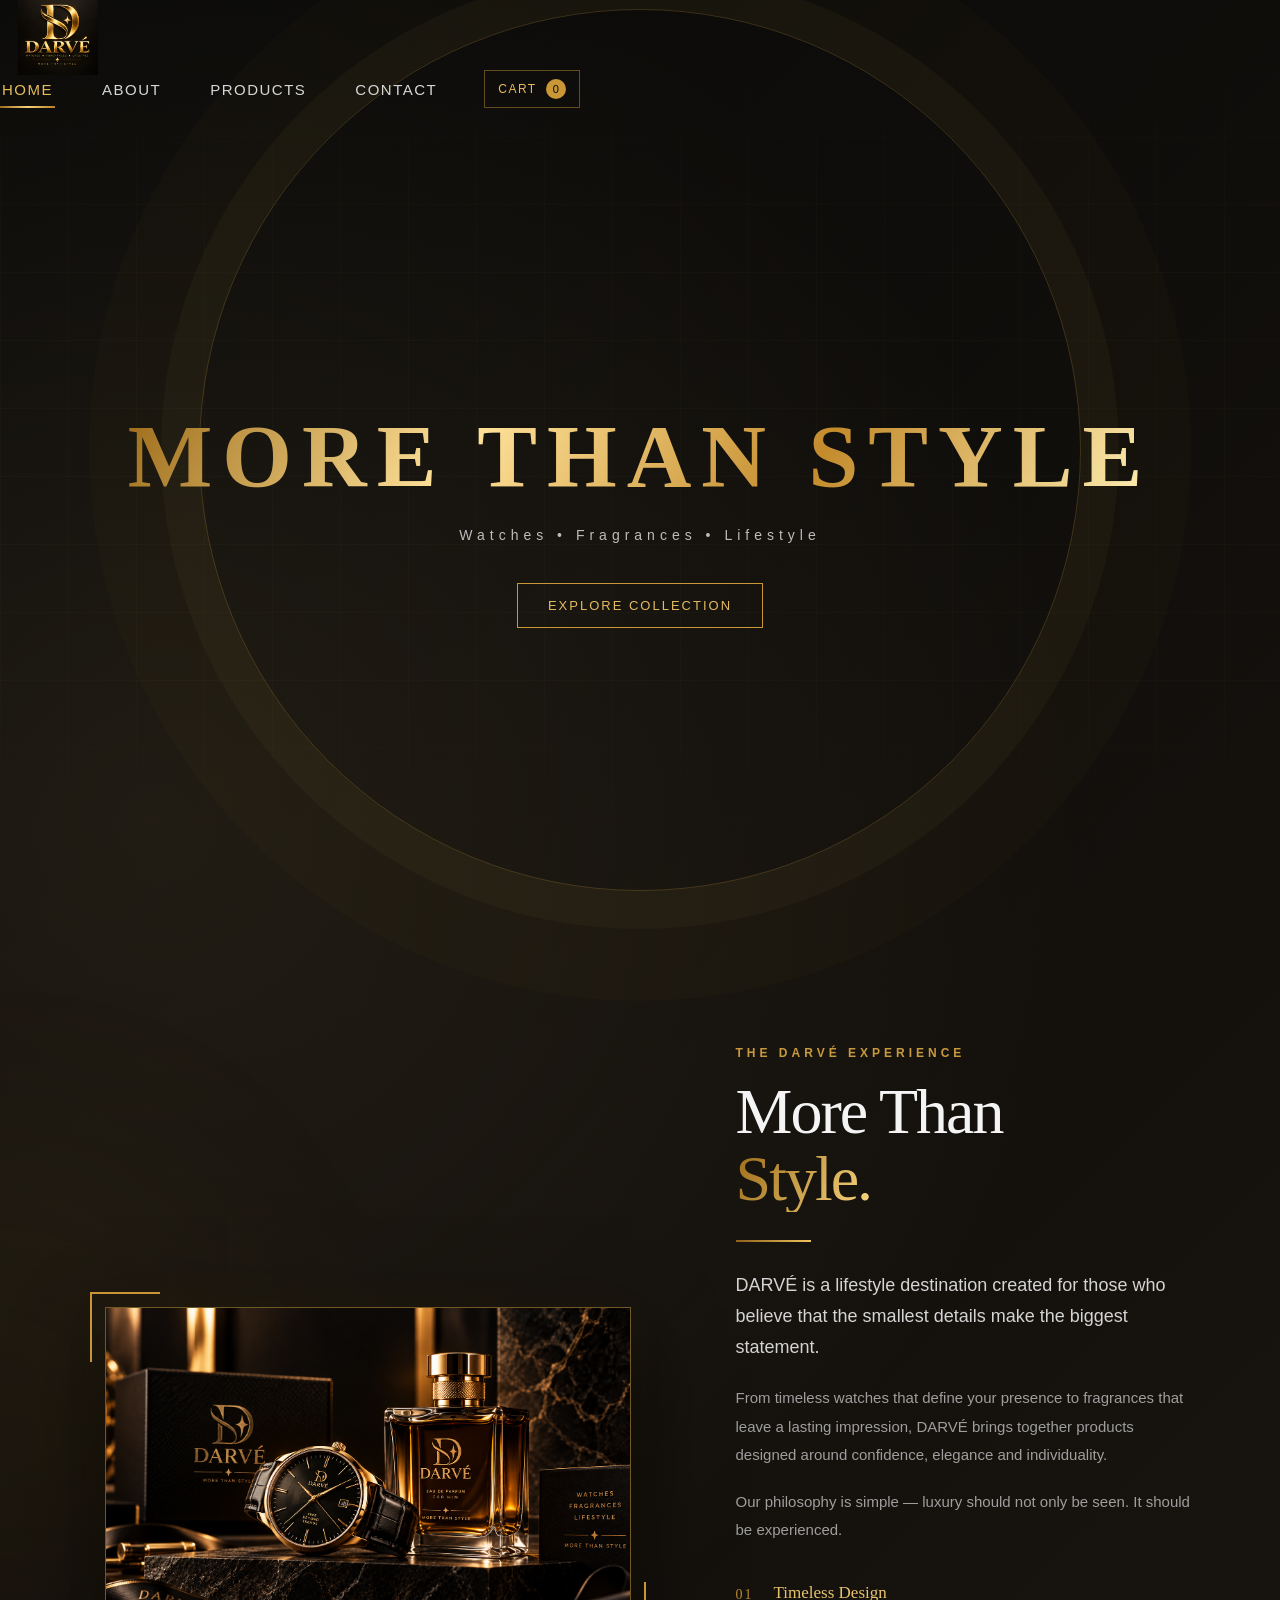
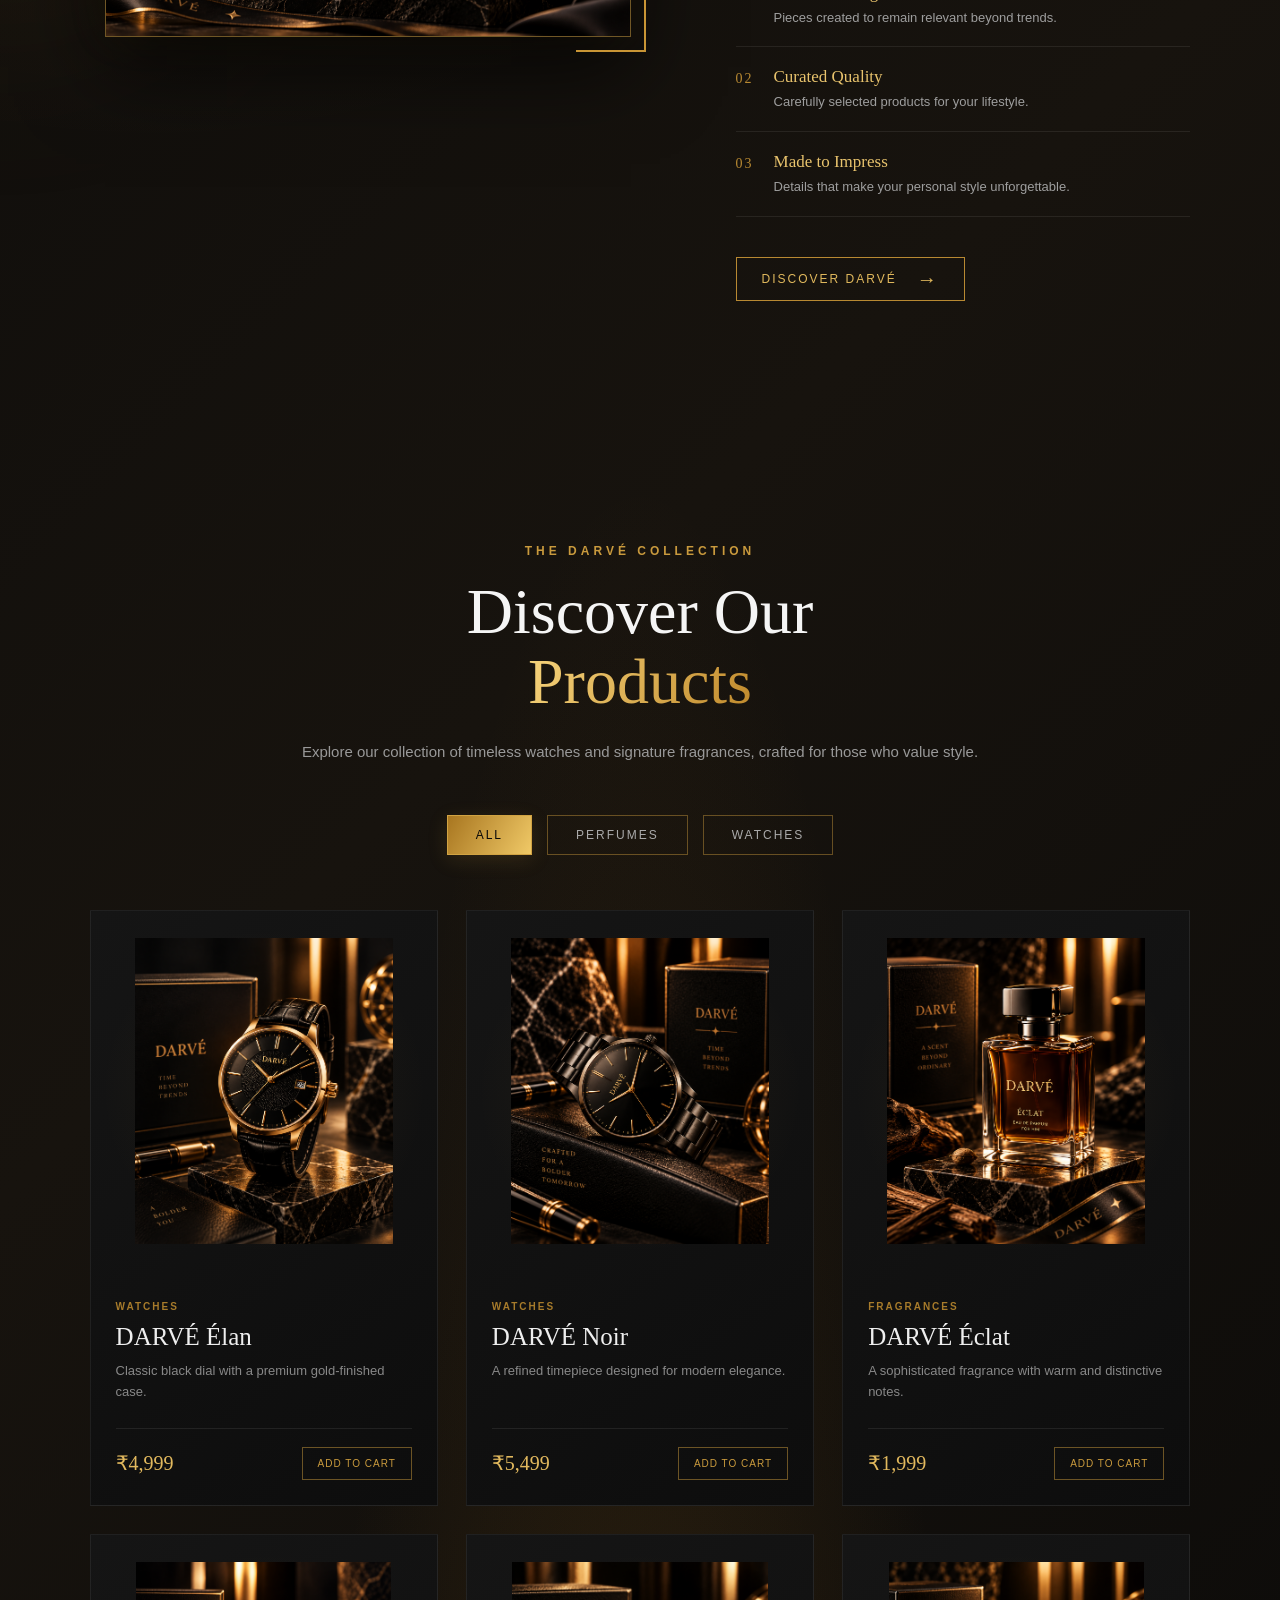
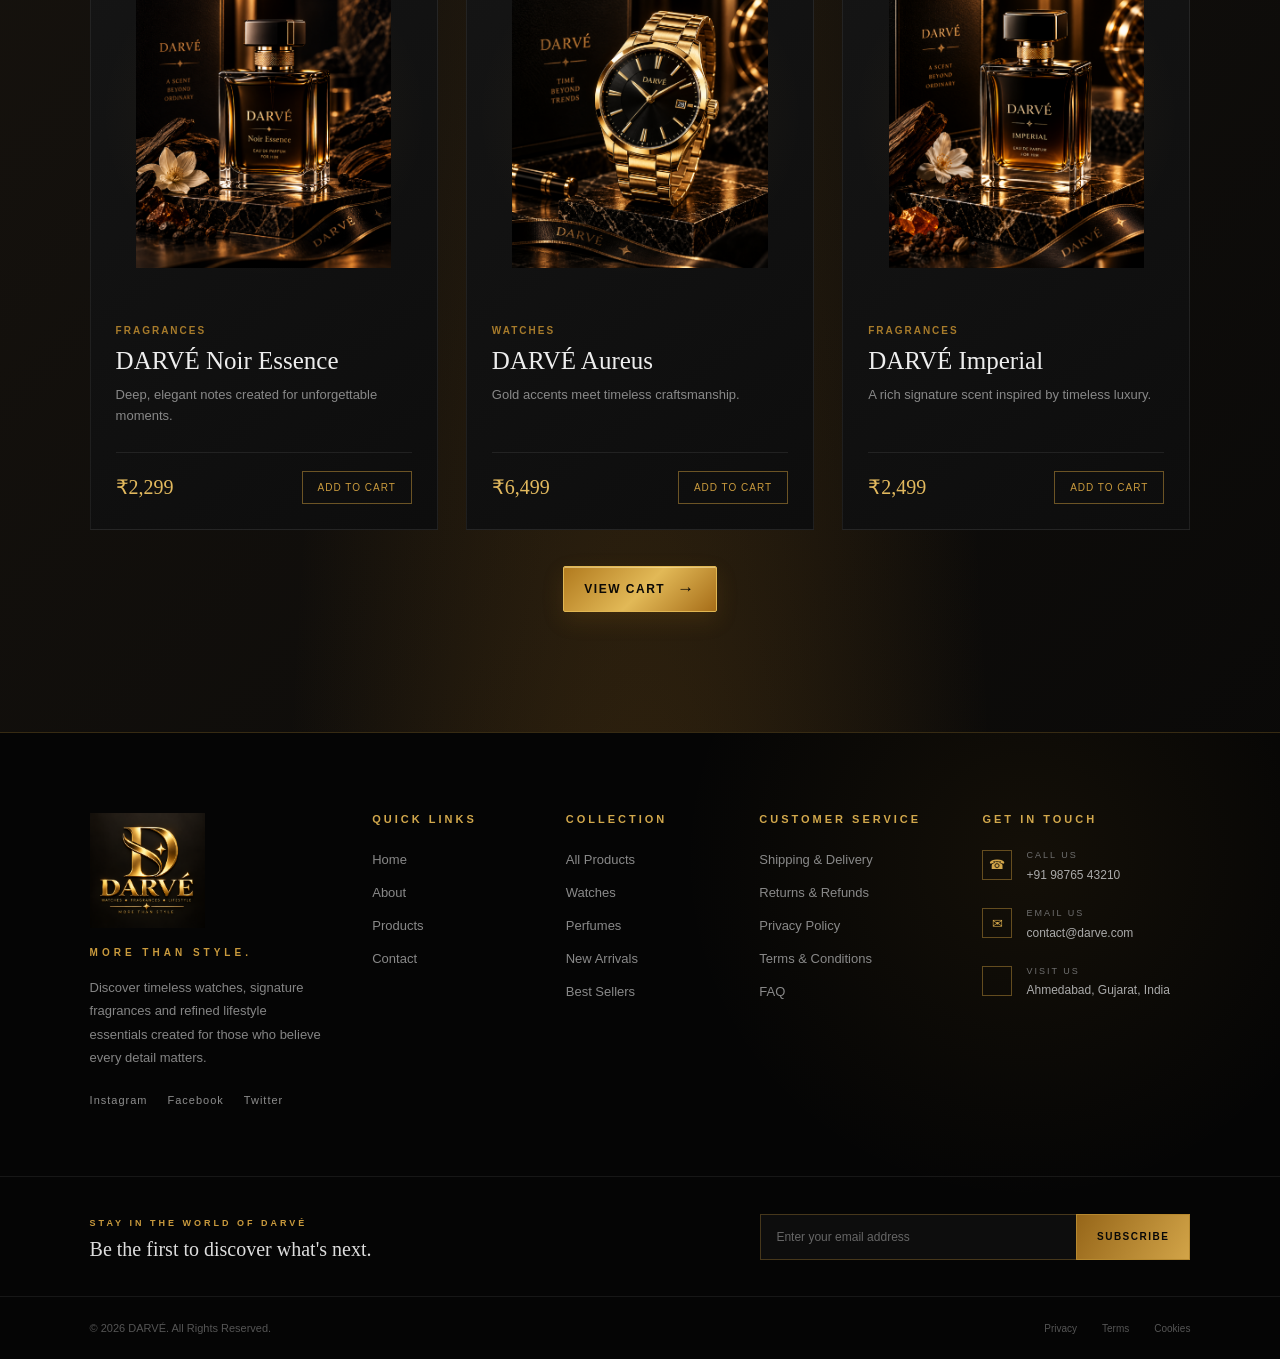
==== commit a08ba39b: "Refine cart button placement and styling" ====
--- a/index.html
+++ b/index.html
@@ -154,10 +154,6 @@
                     Watches
                 </button>
             </div>
-            <a href="cart.html" class="view-cart-button">
-                View Cart
-                <span>→</span>
-            </a>
         </div>
 
         <div class="product-grid" id="productGrid">
@@ -317,6 +313,12 @@
                     </div>
                 </div>
             </div>
+        </div>
+        <div class="products-cart-action">
+            <a href="cart.html" class="view-cart-button">
+                View Cart
+                <span>→</span>
+            </a>
         </div>
     </section>
     <footer class="footer">
--- a/style.css
+++ b/style.css
@@ -17,7 +17,6 @@
     isolation: isolate;
     min-height: 100vh;
 
-    background: #080808;
     background:
         radial-gradient(ellipse at 50% 112%, rgba(190, 126, 31, 0.27), transparent 42%),
         radial-gradient(circle at 12% 18%, rgba(255, 214, 126, 0.08), transparent 24%),
@@ -62,50 +61,6 @@
 
     transform: translate(-50%, -50%);
     pointer-events: none;
-}
-
-
-/* =========================
-   NAVBAR
-========================= */
-
-.navbar {
-    position: sticky;
-    top: 0;
-    z-index: 1000;
-
-    width: 100%;
-
-    background:
-        linear-gradient(
-            180deg,
-            #111111 0%,
-            #080808 100%
-        );
-
-    border-bottom: 1px solid rgba(212, 167, 72, 0.35);
-
-    box-shadow:
-        0 5px 30px rgba(0, 0, 0, 0.6);
-}
-
-
-/* =========================
-   NAV CONTAINER
-========================= */
-
-.nav-container {
-    max-width: 1400px;
-
-    height: 85px;
-
-    margin: auto;
-
-    padding: 0 45px;
-
-    display: flex;
-    align-items: center;
-    justify-content: space-between;
 }
 
 
@@ -1042,33 +997,29 @@
 .category-buttons {
 
     display: flex;
-
-    justify-content: center;
-
-    align-items: center;
-
-    gap: 15px;
-
-    margin-bottom: 55px;
-
-    flex-wrap: wrap;
-}
-
-
-.product-actions {
-
-    display: flex;
     align-items: center;
     justify-content: center;
-    gap: 24px;
+    gap: 15px;
+
+    flex-wrap: wrap;
+}
+
+
+.product-actions {
+
+    display: flex;
+    justify-content: center;
 
     margin-bottom: 55px;
 }
 
 
-.product-actions .category-buttons {
-
-    margin-bottom: 0;
+.products-cart-action {
+
+    display: flex;
+    justify-content: center;
+
+    margin-top: 36px;
 }
 
 
@@ -1078,28 +1029,58 @@
     align-items: center;
     gap: 12px;
 
-    padding: 12px 22px;
-
-    border: 1px solid #c99735;
-
-    color: #e4bb61;
+    min-height: 46px;
+    padding: 0 20px;
+
+    border: 1px solid #e0b653;
+    border-radius: 2px;
+
+    background: linear-gradient(135deg, #b17a1e 0%, #e2b957 52%, #a66d18 100%);
+    box-shadow:
+        inset 0 1px 0 rgba(255, 239, 180, 0.5),
+        0 8px 22px rgba(174, 117, 25, 0.16);
+
+    color: #0b0906;
 
     font-size: 12px;
+    font-weight: 700;
     letter-spacing: 1.5px;
     text-decoration: none;
     text-transform: uppercase;
 
-    transition: all 0.3s ease;
+    transition:
+        transform 0.3s ease,
+        box-shadow 0.3s ease,
+        filter 0.3s ease;
 }
 
 
 .view-cart-button:hover {
 
-    background: linear-gradient(90deg, #9c6b18, #d7a844);
-
-    color: #080808;
-
-    box-shadow: 0 0 25px rgba(212, 167, 72, 0.2);
+    filter: brightness(1.08);
+
+    box-shadow:
+        inset 0 1px 0 rgba(255, 239, 180, 0.7),
+        0 12px 28px rgba(174, 117, 25, 0.28);
+
+    transform: translateY(-2px);
+}
+
+
+.view-cart-button span {
+
+    display: inline-block;
+
+    font-size: 17px;
+    line-height: 1;
+
+    transition: transform 0.3s ease;
+}
+
+
+.view-cart-button:hover span {
+
+    transform: translateX(3px);
 }
 
 
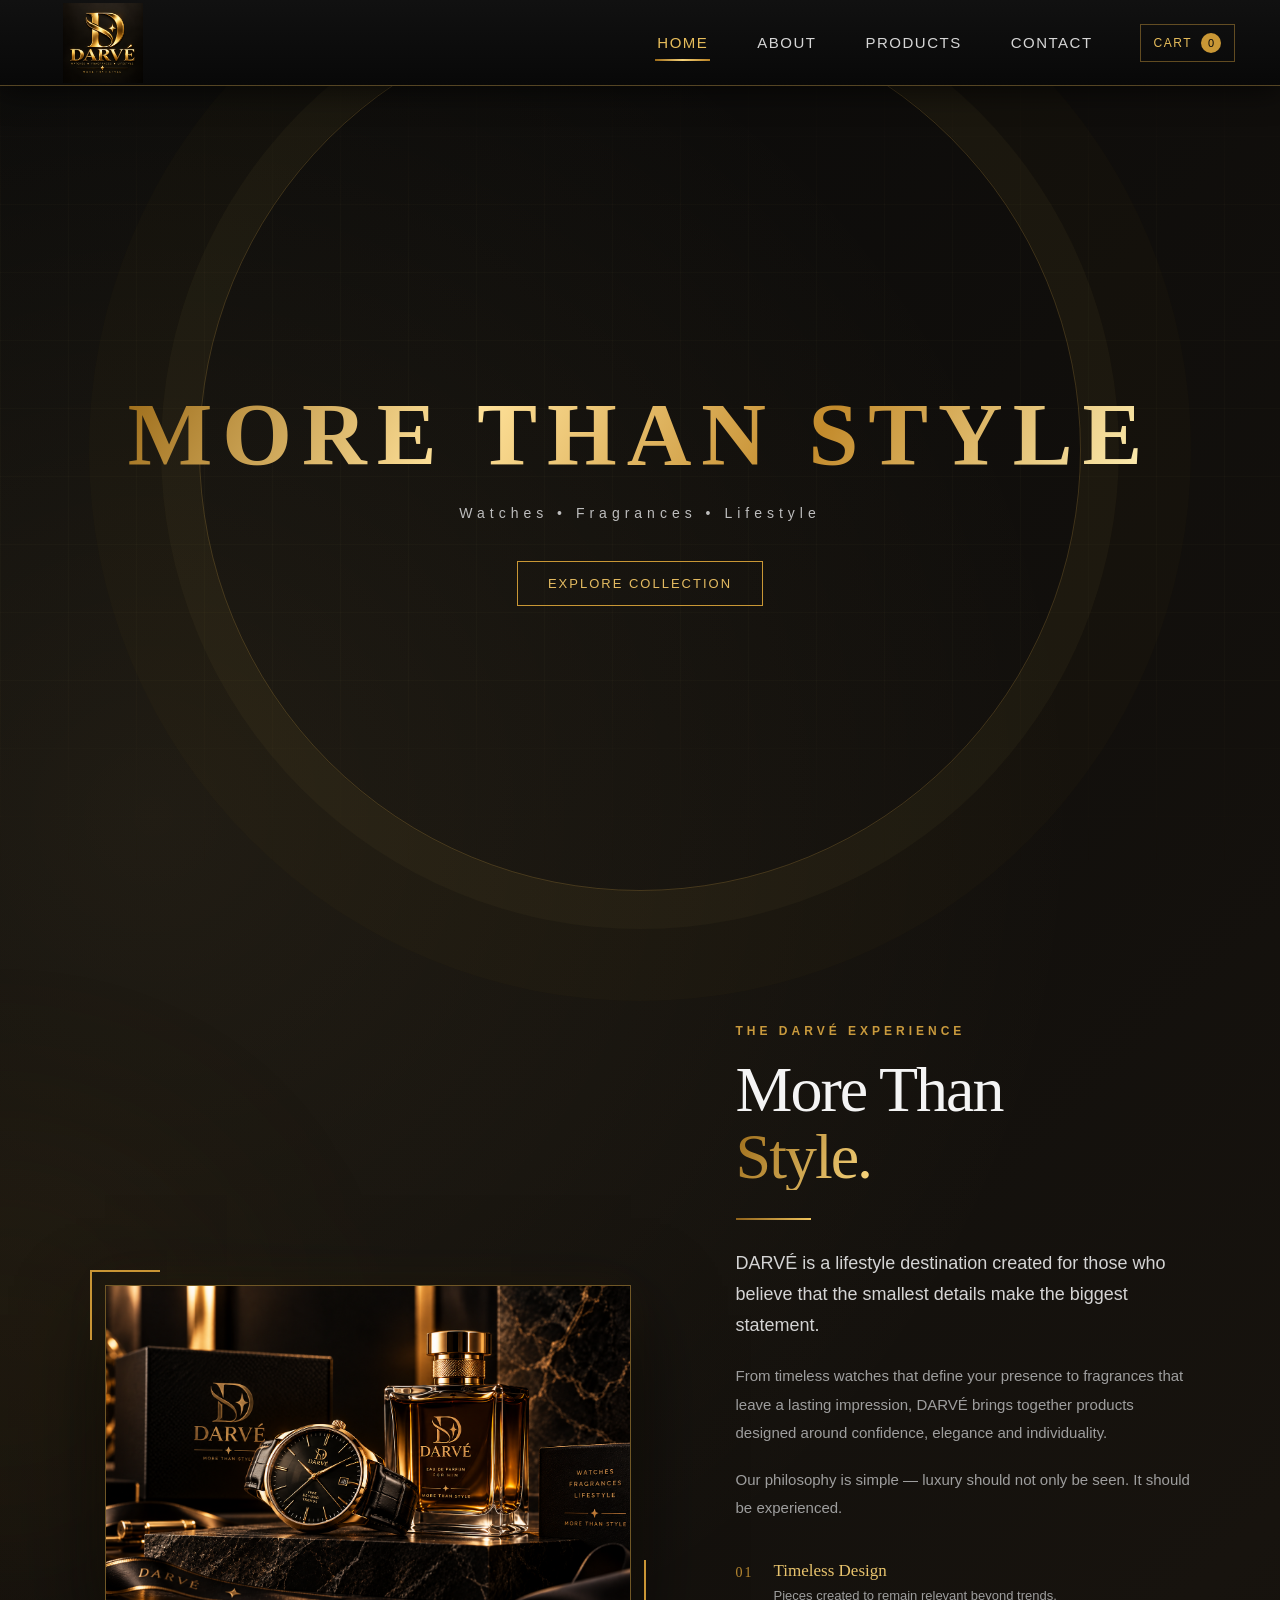
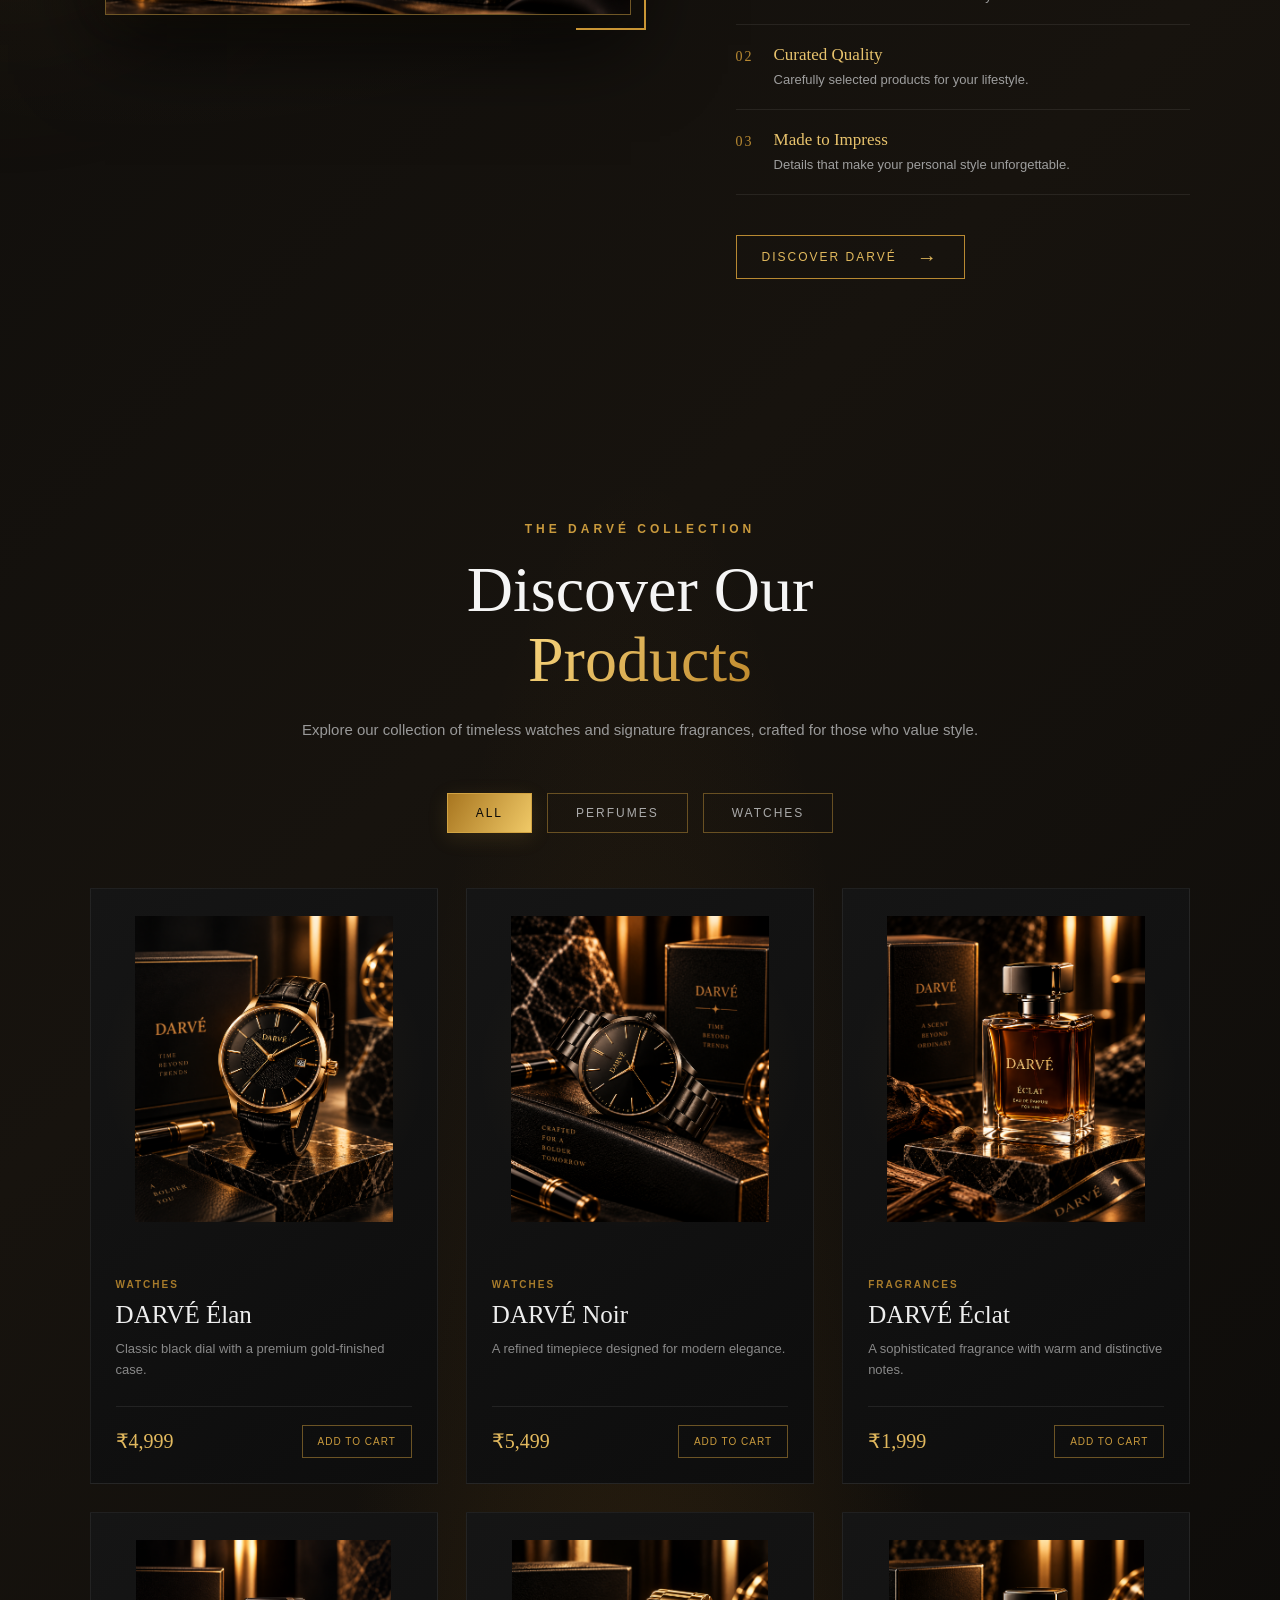
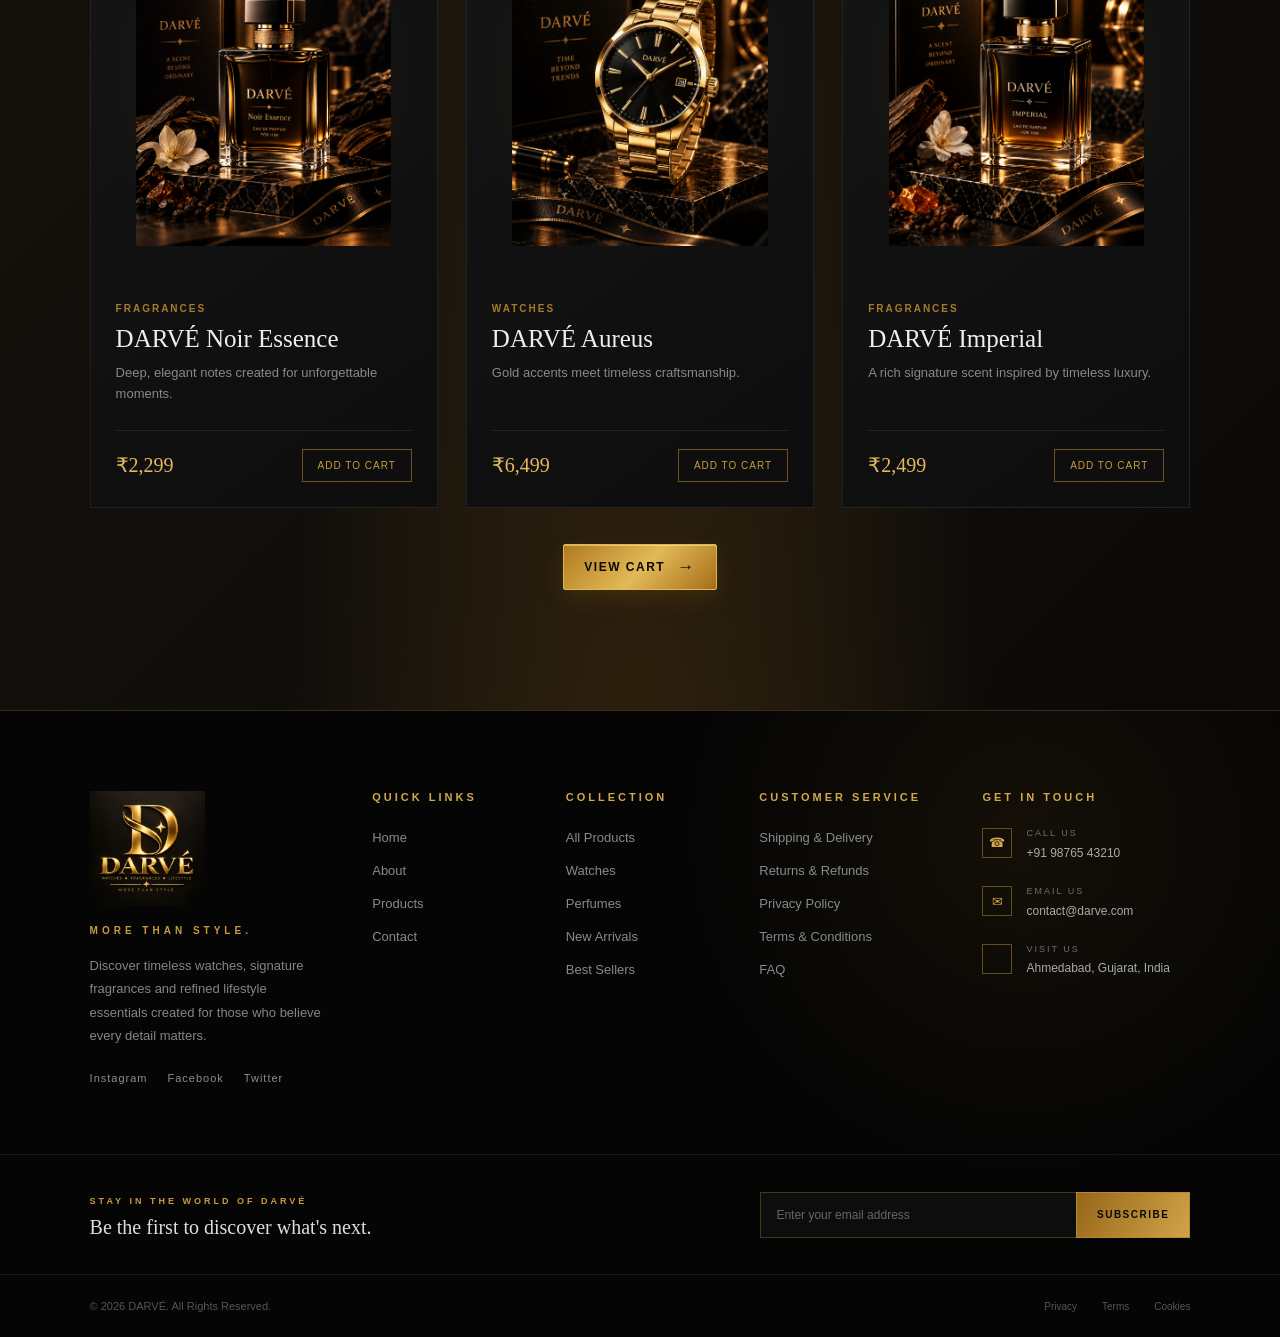
==== commit b599b146: "Refresh hosted stylesheet cache key" ====
--- a/index.html
+++ b/index.html
@@ -6,7 +6,7 @@
     <meta name="viewport" content="width=device-width, initial-scale=1.0">
     <title>DARVÉ</title>
     <link rel="icon" type="image/png" href="Images/logo2.png">
-    <link rel="stylesheet" href="style.css">
+    <link rel="stylesheet" href="style.css?v=3">
 </head>
 
 <body>
--- a/style.css
+++ b/style.css
@@ -61,6 +61,44 @@
 
     transform: translate(-50%, -50%);
     pointer-events: none;
+}
+
+
+/* =========================
+   NAVBAR
+========================= */
+
+.navbar {
+    position: sticky;
+    top: 0;
+    z-index: 1000;
+
+    width: 100%;
+
+    background:
+        linear-gradient(
+            180deg,
+            #111111 0%,
+            #080808 100%
+        );
+
+    border-bottom: 1px solid rgba(212, 167, 72, 0.35);
+
+    box-shadow:
+        0 5px 30px rgba(0, 0, 0, 0.6);
+}
+
+
+.nav-container {
+    max-width: 1400px;
+    height: 85px;
+
+    margin: auto;
+    padding: 0 45px;
+
+    display: flex;
+    align-items: center;
+    justify-content: space-between;
 }
 
 
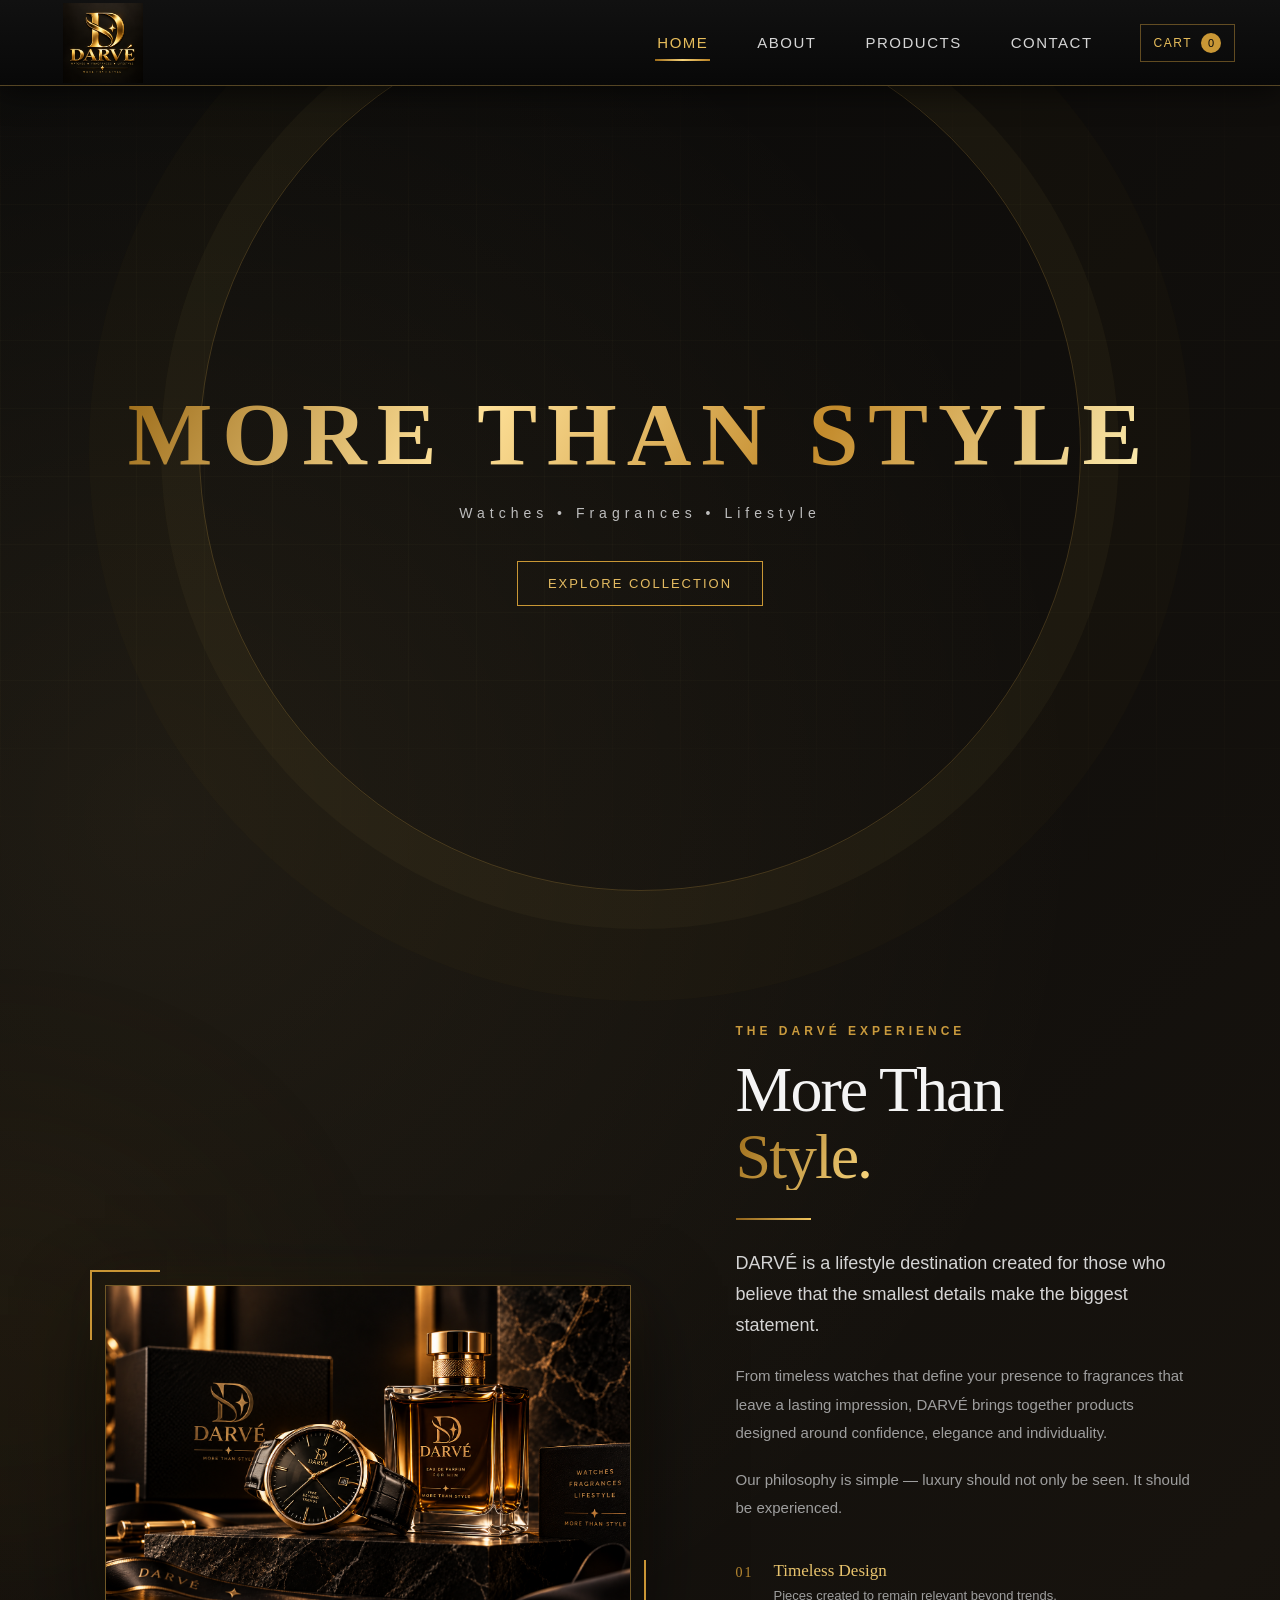
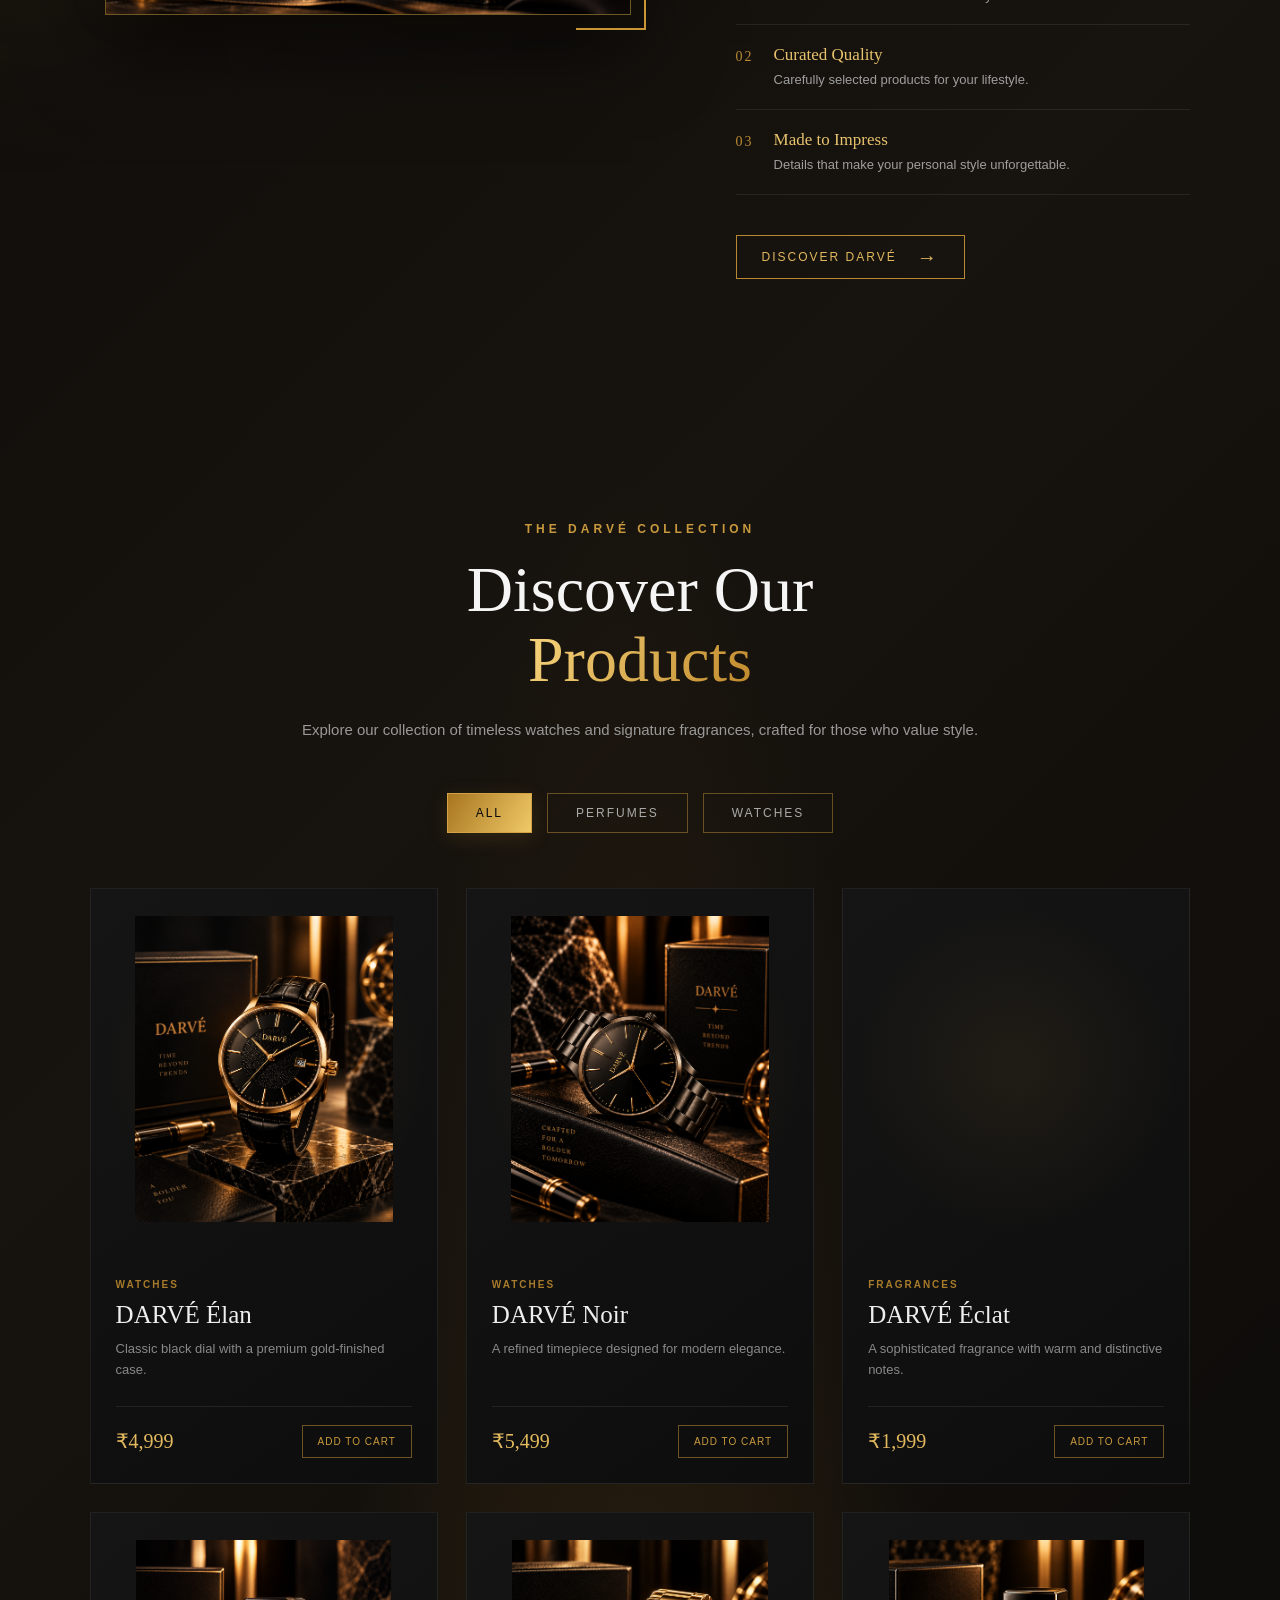
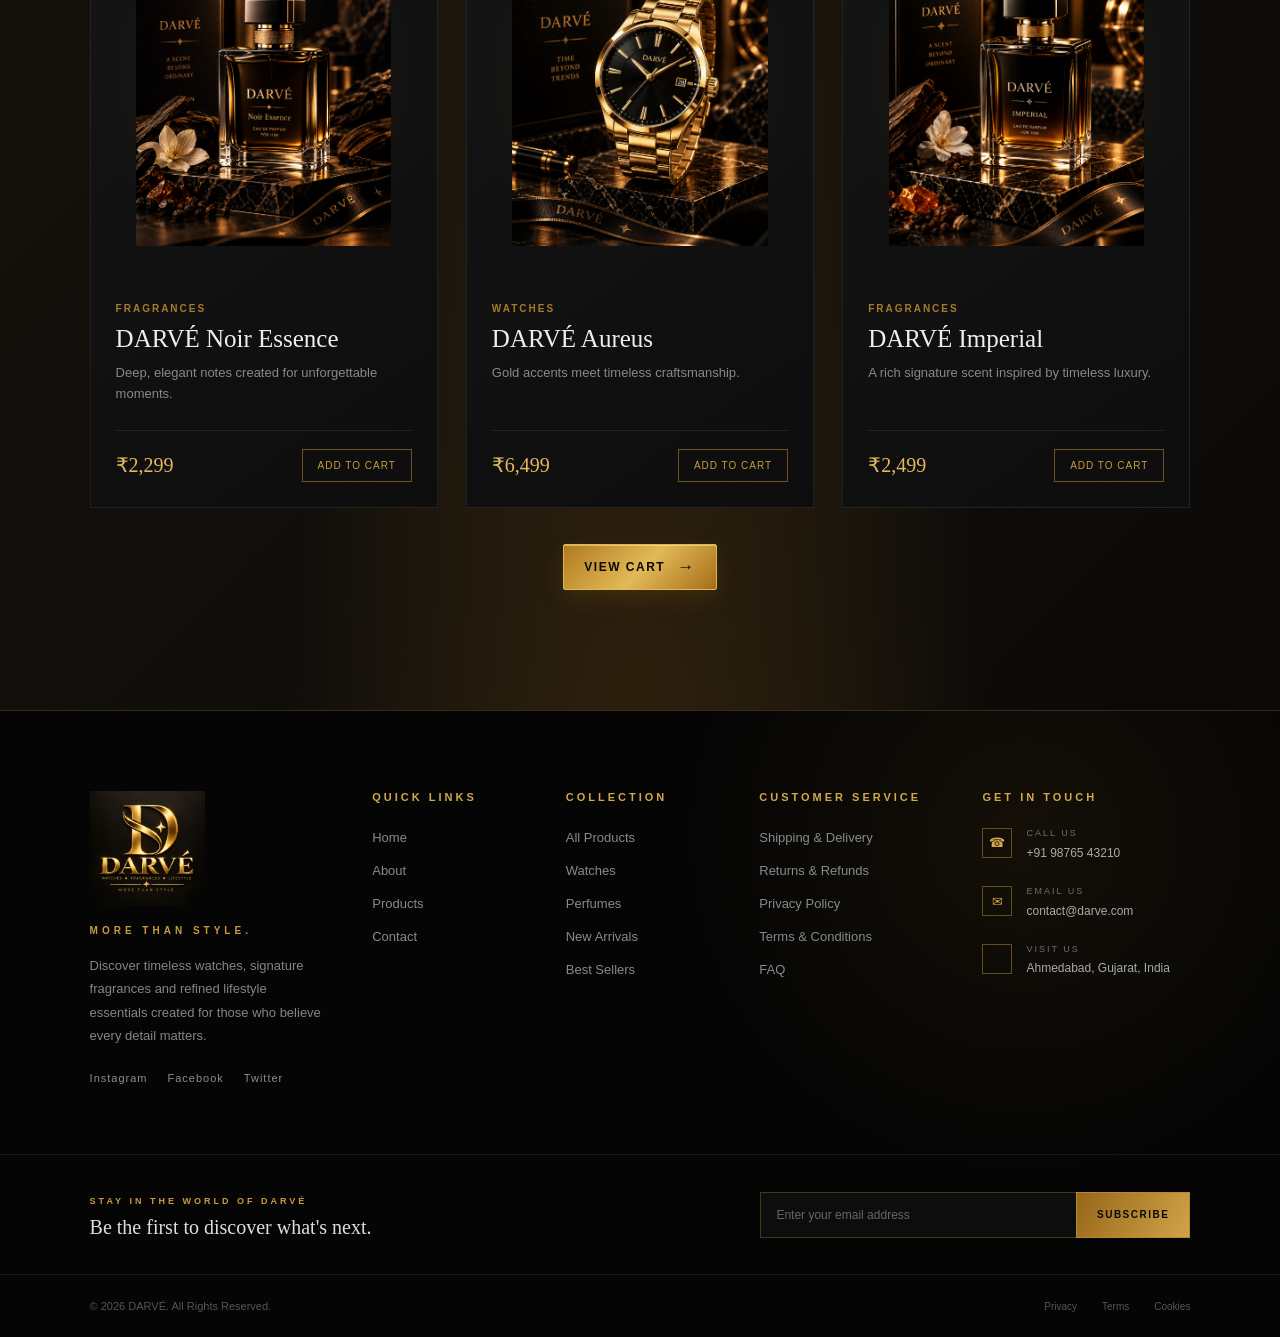
==== commit b0a107e8: "fixed the loading issues" ====
--- a/index.html
+++ b/index.html
@@ -53,7 +53,7 @@
             <!-- IMAGE -->
             <div class="about-image-wrapper">
                 <div class="about-image-frame">
-                    <img src="Images/about image.png" alt="DARVÉ Watches and Fragrances" class="about-image">
+                    <img src="Images/about image.png" alt="DARVÉ Watches and Fragrances" class="about-image" loading="lazy" decoding="async">
                 </div>
                 <div class="gold-corner top-left"></div>
                 <div class="gold-corner bottom-right"></div>
@@ -141,7 +141,7 @@
                 Explore our collection of timeless watches and
                 signature fragrances, crafted for those who value style.
             </p>
-       </div>
+        </div>
         <div class="product-actions">
             <div class="category-buttons" aria-label="Product categories">
                 <button class="category-btn filter-btn active" type="button" data-category="all">
@@ -160,7 +160,7 @@
             <!-- PRODUCT 1 -->
             <div class="product-card" data-category="watch">
                 <div class="product-image">
-                    <img src="Images/belt watch.png" alt="DARVÉ Luxury Watch">
+                    <img src="Images/belt watch.png" alt="DARVÉ Luxury Watch" loading="lazy" decoding="async">
                 </div>
                 <div class="product-info">
                     <span class="product-category">
@@ -186,7 +186,7 @@
             <!-- PRODUCT 2 -->
             <div class="product-card" data-category="watch">
                 <div class="product-image">
-                    <img src="Images/chainwatch.png" alt="DARVÉ Watch">
+                    <img src="Images/chainwatch.png" alt="DARVÉ Watch" loading="lazy" decoding="async">
                 </div>
                 <div class="product-info">
                     <span class="product-category">
@@ -212,7 +212,7 @@
             <!-- PRODUCT 3 -->
             <div class="product-card" data-category="perfume">
                 <div class="product-image">
-                    <img src="Images/ECLAT perfume.png" alt="DARVÉ Luxury Perfume">
+                    <img src="Images/ECLAT perfume.png" alt="DARVÉ Luxury Perfume" loading="lazy" decoding="async">
                 </div>
                 <div class="product-info">
                     <span class="product-category">
@@ -238,7 +238,7 @@
             <!-- PRODUCT 4 -->
             <div class="product-card" data-category="perfume">
                 <div class="product-image">
-                    <img src="Images/noir essence.png" alt="DARVÉ Fragrance">
+                    <img src="Images/noir essence.png" alt="DARVÉ Fragrance" loading="lazy" decoding="async">
                 </div>
                 <div class="product-info">
                     <span class="product-category">
@@ -264,7 +264,7 @@
             <!-- PRODUCT 5 -->
             <div class="product-card" data-category="watch">
                 <div class="product-image">
-                    <img src="Images/gold watch.png" alt="DARVÉ Gold Watch">
+                    <img src="Images/gold watch.png" alt="DARVÉ Gold Watch" loading="lazy" decoding="async">
                 </div>
                 <div class="product-info">
                     <span class="product-category">
@@ -290,7 +290,7 @@
             <!-- PRODUCT 6 -->
             <div class="product-card" data-category="perfume">
                 <div class="product-image">
-                    <img src="Images/imperial.png" alt="DARVÉ Perfume">
+                    <img src="Images/imperial.png" alt="DARVÉ Perfume" loading="lazy" decoding="async">
                 </div>
                 <div class="product-info">
                     <span class="product-category">
@@ -322,225 +322,222 @@
         </div>
     </section>
     <footer class="footer">
-    <div class="footer-container">
-        <!-- =================================
+        <div class="footer-container">
+            <!-- =================================
              BRAND
         ================================== -->
-        <div class="footer-brand">
-            <a href="#" class="footer-logo">
-                <img src="Images/logo2.png" alt="DARVÉ">
-            </a>
-            <p class="footer-tagline">
-                MORE THAN STYLE.
-            </p>
-            <p class="footer-description">
-                Discover timeless watches, signature fragrances
-                and refined lifestyle essentials created for
-                those who believe every detail matters.
-            </p>
-            <!-- SOCIAL MEDIA -->
-            <div class="social-links">
-
-                <a href="#" aria-label="Instagram">
-                    Instagram
-                </a>
-                <a href="#" aria-label="Facebook">
-                    Facebook
-                </a>
-                <a href="#" aria-label="Twitter">
-                    Twitter
-                </a>
-            </div>
-        </div>
-        <!-- =================================
+            <div class="footer-brand">
+                <a href="#" class="footer-logo">
+                    <img src="Images/logo2.png" alt="DARVÉ">
+                </a>
+                <p class="footer-tagline">
+                    MORE THAN STYLE.
+                </p>
+                <p class="footer-description">
+                    Discover timeless watches, signature fragrances
+                    and refined lifestyle essentials created for
+                    those who believe every detail matters.
+                </p>
+                <!-- SOCIAL MEDIA -->
+                <div class="social-links">
+
+                    <a href="#" aria-label="Instagram">
+                        Instagram
+                    </a>
+                    <a href="#" aria-label="Facebook">
+                        Facebook
+                    </a>
+                    <a href="#" aria-label="Twitter">
+                        Twitter
+                    </a>
+                </div>
+            </div>
+            <!-- =================================
              QUICK LINKS
         ================================== -->
-        <div class="footer-column">
-            <h3>
-                QUICK LINKS
-            </h3>
-            <ul>
-                <li>
-                    <a href="#">
-                        Home
-                    </a>
-                </li>
-                <li>
-                    <a href="#about">
-                        About
-                    </a>
-                </li>
-                <li>
-                    <a href="#products">
-                        Products
-                    </a>
-                </li>
-                <li>
-                    <a href="#contact">
-                        Contact
-                    </a>
-                </li>
-            </ul>
-        </div>
-        <!-- =================================
+            <div class="footer-column">
+                <h3>
+                    QUICK LINKS
+                </h3>
+                <ul>
+                    <li>
+                        <a href="#">
+                            Home
+                        </a>
+                    </li>
+                    <li>
+                        <a href="#about">
+                            About
+                        </a>
+                    </li>
+                    <li>
+                        <a href="#products">
+                            Products
+                        </a>
+                    </li>
+                    <li>
+                        <a href="#contact">
+                            Contact
+                        </a>
+                    </li>
+                </ul>
+            </div>
+            <!-- =================================
              COLLECTION
         ================================== -->
-        <div class="footer-column">
-            <h3>
-                COLLECTION
-            </h3>
-            <ul>
-                <li>
-                    <a href="#products">
-                        All Products
-                    </a>
-                </li>
-                <li>
-                    <a href="#products">
-                        Watches
-                    </a>
-                </li>
-                <li>
-                    <a href="#products">
-                        Perfumes
-                    </a>
-                </li>
-                <li>
-                    <a href="#products">
-                        New Arrivals
-                    </a>
-                </li>
-                <li>
-                    <a href="#products">
-                        Best Sellers
-                    </a>
-                </li>
-            </ul>
-        </div>
-        <!-- =================================
+            <div class="footer-column">
+                <h3>
+                    COLLECTION
+                </h3>
+                <ul>
+                    <li>
+                        <a href="#products">
+                            All Products
+                        </a>
+                    </li>
+                    <li>
+                        <a href="#products">
+                            Watches
+                        </a>
+                    </li>
+                    <li>
+                        <a href="#products">
+                            Perfumes
+                        </a>
+                    </li>
+                    <li>
+                        <a href="#products">
+                            New Arrivals
+                        </a>
+                    </li>
+                    <li>
+                        <a href="#products">
+                            Best Sellers
+                        </a>
+                    </li>
+                </ul>
+            </div>
+            <!-- =================================
              CUSTOMER SERVICE
         ================================== -->
-        <div class="footer-column">
-            <h3>
-                CUSTOMER SERVICE
-            </h3>
-            <ul>
-                <li>
-                    <a href="#">
-                        Shipping & Delivery
-                    </a>
-                </li>
-                <li>
-                    <a href="#">
-                        Returns & Refunds
-                    </a>
-                </li>
-                <li>
-                    <a href="#">
-                        Privacy Policy
-                    </a>
-                </li>
-                <li>
-                    <a href="#">
-                        Terms & Conditions
-                    </a>
-                </li>
-                <li>
-                    <a href="#">
-                        FAQ
-                    </a>
-                </li>
-            </ul>
-        </div>
-        <!-- =================================
+            <div class="footer-column">
+                <h3>
+                    CUSTOMER SERVICE
+                </h3>
+                <ul>
+                    <li>
+                        <a href="#">
+                            Shipping & Delivery
+                        </a>
+                    </li>
+                    <li>
+                        <a href="#">
+                            Returns & Refunds
+                        </a>
+                    </li>
+                    <li>
+                        <a href="#">
+                            Privacy Policy
+                        </a>
+                    </li>
+                    <li>
+                        <a href="#">
+                            Terms & Conditions
+                        </a>
+                    </li>
+                    <li>
+                        <a href="#">
+                            FAQ
+                        </a>
+                    </li>
+                </ul>
+            </div>
+            <!-- =================================
              CONTACT
         ================================== -->
-        <div class="footer-contact">
-            <h3>
-                GET IN TOUCH
-            </h3>
-            <div class="contact-item">
-                <span class="contact-icon">
-                    ☎
-                </span>
-                <div>
-                    <small>
-                        CALL US
-                    </small>
-                    <a href="tel:+919876543210">
-                        +91 98765 43210
-                    </a>
-                </div>
-            </div>
-            <div class="contact-item">
-                <span class="contact-icon">
-                    ✉
-                </span>
-                <div>
-                    <small>
-                        EMAIL US
-                    </small>
-                    <a href="mailto:contact@darve.com">
-                        contact@darve.com
-                    </a>
-                </div>
-            </div>
-            <div class="contact-item">
-                <span class="contact-icon">
-                </span>
-                <div>
-                    <small>
-                        VISIT US
-                    </small>
-                    <p>
-                        Ahmedabad, Gujarat, India
-                    </p>
-                </div>
-            </div>
-        </div>
-    </div>
-    <!-- =========================================
+            <div class="footer-contact">
+                <h3>
+                    GET IN TOUCH
+                </h3>
+                <div class="contact-item">
+                    <span class="contact-icon">
+                        ☎
+                    </span>
+                    <div>
+                        <small>
+                            CALL US
+                        </small>
+                        <a href="tel:+919876543210">
+                            +91 98765 43210
+                        </a>
+                    </div>
+                </div>
+                <div class="contact-item">
+                    <span class="contact-icon">
+                        ✉
+                    </span>
+                    <div>
+                        <small>
+                            EMAIL US
+                        </small>
+                        <a href="mailto:contact@darve.com">
+                            contact@darve.com
+                        </a>
+                    </div>
+                </div>
+                <div class="contact-item">
+                    <span class="contact-icon">
+                    </span>
+                    <div>
+                        <small>
+                            VISIT US
+                        </small>
+                        <p>
+                            Ahmedabad, Gujarat, India
+                        </p>
+                    </div>
+                </div>
+            </div>
+        </div>
+        <!-- =========================================
          NEWSLETTER
     ========================================= -->
-    <div class="newsletter">
-        <div class="newsletter-content">
-            <span>
-                STAY IN THE WORLD OF DARVÉ
-            </span>
-            <h3>
-                Be the first to discover
-                what's next.
-            </h3>
-        </div>
-        <form class="newsletter-form">
-            <input
-                type="email"
-                placeholder="Enter your email address"
-                required>
-            <button type="submit">
-                SUBSCRIBE
-            </button>
-        </form>
-    </div>
-    <!-- =========================================
+        <div class="newsletter">
+            <div class="newsletter-content">
+                <span>
+                    STAY IN THE WORLD OF DARVÉ
+                </span>
+                <h3>
+                    Be the first to discover
+                    what's next.
+                </h3>
+            </div>
+            <form class="newsletter-form">
+                <input type="email" placeholder="Enter your email address" required>
+                <button type="submit">
+                    SUBSCRIBE
+                </button>
+            </form>
+        </div>
+        <!-- =========================================
          BOTTOM FOOTER
     ========================================= -->
-    <div class="footer-bottom">
-        <p>
-            © 2026 DARVÉ. All Rights Reserved.
-        </p>
-        <div class="legal-links">
-            <a href="#">
-                Privacy
-            </a>
-            <a href="#">
-                Terms
-            </a>
-            <a href="#">
-                Cookies
-            </a>
-        </div>
-    </div>
+        <div class="footer-bottom">
+            <p>
+                © 2026 DARVÉ. All Rights Reserved.
+            </p>
+            <div class="legal-links">
+                <a href="#">
+                    Privacy
+                </a>
+                <a href="#">
+                    Terms
+                </a>
+                <a href="#">
+                    Cookies
+                </a>
+            </div>
+        </div>
     </footer>
     <script src="js/cart.js"></script>
     <script src="js/products.js"></script>
--- a/style.css
+++ b/style.css
@@ -76,11 +76,9 @@
     width: 100%;
 
     background:
-        linear-gradient(
-            180deg,
+        linear-gradient(180deg,
             #111111 0%,
-            #080808 100%
-        );
+            #080808 100%);
 
     border-bottom: 1px solid rgba(212, 167, 72, 0.35);
 
@@ -192,12 +190,10 @@
     width: 0;
     height: 2px;
 
-    background: linear-gradient(
-        90deg,
-        #9c6b18,
-        #f5d27a,
-        #b98224
-    );
+    background: linear-gradient(90deg,
+            #9c6b18,
+            #f5d27a,
+            #b98224);
 
     transition: width 0.35s ease;
 }
@@ -336,13 +332,11 @@
 
     letter-spacing: 10px;
 
-    background: linear-gradient(
-        120deg,
-        #9c6b18,
-        #ffe29a,
-        #c38b2c,
-        #fff0b5
-    );
+    background: linear-gradient(120deg,
+            #9c6b18,
+            #ffe29a,
+            #c38b2c,
+            #fff0b5);
 
     -webkit-background-clip: text;
     background-clip: text;
@@ -393,11 +387,9 @@
 
 .shop-btn:hover {
 
-    background: linear-gradient(
-        90deg,
-        #9c6b18,
-        #d7a844
-    );
+    background: linear-gradient(90deg,
+            #9c6b18,
+            #d7a844);
 
     color: #080808;
 
@@ -461,6 +453,7 @@
     }
 
 }
+
 /* =========================================
    ABOUT SECTION
 ========================================= */
@@ -659,11 +652,9 @@
         "Times New Roman",
         serif;
 
-    font-size: clamp(
-        48px,
-        5vw,
-        76px
-    );
+    font-size: clamp(48px,
+            5vw,
+            76px);
 
     font-weight: 400;
 
@@ -677,13 +668,11 @@
 
     display: block;
 
-    background: linear-gradient(
-        120deg,
-        #9c6b18,
-        #f5d27a,
-        #c18b2d,
-        #ffe9a7
-    );
+    background: linear-gradient(120deg,
+            #9c6b18,
+            #f5d27a,
+            #c18b2d,
+            #ffe9a7);
 
     -webkit-background-clip: text;
 
@@ -705,11 +694,9 @@
 
     margin: 28px 0;
 
-    background: linear-gradient(
-        90deg,
-        #8f621b,
-        #f0c45d
-    );
+    background: linear-gradient(90deg,
+            #8f621b,
+            #f0c45d);
 }
 
 
@@ -767,8 +754,7 @@
 
     padding-bottom: 18px;
 
-    border-bottom: 1px solid
-        rgba(255, 255, 255, 0.08);
+    border-bottom: 1px solid rgba(255, 255, 255, 0.08);
 }
 
 
@@ -854,11 +840,9 @@
 
 .about-button:hover {
 
-    background: linear-gradient(
-        90deg,
-        #9c6b18,
-        #d4a94c
-    );
+    background: linear-gradient(90deg,
+            #9c6b18,
+            #d4a94c);
 
     color: #080808;
 
@@ -940,6 +924,7 @@
     }
 
 }
+
 /* =========================================
    PRODUCTS SECTION
 ========================================= */
@@ -1000,13 +985,11 @@
 
     display: block;
 
-    background: linear-gradient(
-        120deg,
-        #9c6b18,
-        #f5d27a,
-        #c18b2d,
-        #ffe9a7
-    );
+    background: linear-gradient(120deg,
+            #9c6b18,
+            #f5d27a,
+            #c18b2d,
+            #ffe9a7);
 
     -webkit-background-clip: text;
 
@@ -1126,8 +1109,7 @@
 
     padding: 12px 28px;
 
-    border: 1px solid
-        rgba(201, 154, 61, 0.45);
+    border: 1px solid rgba(201, 154, 61, 0.45);
 
     background: transparent;
 
@@ -1160,17 +1142,14 @@
 
     color: #080808;
 
-    background: linear-gradient(
-        120deg,
-        #a87620,
-        #f0c967
-    );
+    background: linear-gradient(120deg,
+            #a87620,
+            #f0c967);
 
     border-color: #d1a343;
 
     box-shadow:
-        0 5px 20px
-        rgba(201, 154, 61, 0.15);
+        0 5px 20px rgba(201, 154, 61, 0.15);
 }
 
 
@@ -1202,14 +1181,11 @@
     position: relative;
 
     background:
-        linear-gradient(
-            145deg,
+        linear-gradient(145deg,
             #151515,
-            #0d0d0d
-        );
-
-    border: 1px solid
-        rgba(255, 255, 255, 0.07);
+            #0d0d0d);
+
+    border: 1px solid rgba(255, 255, 255, 0.07);
 
     overflow: hidden;
 
@@ -1228,8 +1204,7 @@
         rgba(201, 154, 61, 0.45);
 
     box-shadow:
-        0 20px 50px
-        rgba(0, 0, 0, 0.5);
+        0 20px 50px rgba(0, 0, 0, 0.5);
 }
 
 
@@ -1250,11 +1225,9 @@
     justify-content: center;
 
     background:
-        radial-gradient(
-            circle,
+        radial-gradient(circle,
             rgba(201, 154, 61, 0.08),
-            transparent 65%
-        );
+            transparent 65%);
 
     overflow: hidden;
 }
@@ -1273,8 +1246,7 @@
 }
 
 
-.product-card:hover
-.product-image img {
+.product-card:hover .product-image img {
 
     transform: scale(1.07);
 }
@@ -1346,8 +1318,7 @@
 
     padding-top: 18px;
 
-    border-top: 1px solid
-        rgba(255, 255, 255, 0.08);
+    border-top: 1px solid rgba(255, 255, 255, 0.08);
 }
 
 
@@ -1369,8 +1340,7 @@
 
     padding: 10px 15px;
 
-    border: 1px solid
-        rgba(201, 154, 61, 0.5);
+    border: 1px solid rgba(201, 154, 61, 0.5);
 
     background: transparent;
 
@@ -1440,7 +1410,7 @@
 }
 
 
-.cart-page > .about-button {
+.cart-page>.about-button {
 
     display: inline-block;
     margin-top: 28px;
@@ -1549,6 +1519,7 @@
     }
 
 }
+
 /* =========================================
    DARVÉ FOOTER
 ========================================= */
@@ -1558,15 +1529,12 @@
     position: relative;
 
     background:
-        radial-gradient(
-            circle at 80% 20%,
+        radial-gradient(circle at 80% 20%,
             rgba(190, 135, 35, 0.08),
-            transparent 30%
-        ),
+            transparent 30%),
         #050505;
 
-    border-top: 1px solid
-        rgba(201, 154, 61, 0.25);
+    border-top: 1px solid rgba(201, 154, 61, 0.25);
 
     color: #fff;
 
@@ -1590,11 +1558,7 @@
     display: grid;
 
     grid-template-columns:
-        1.6fr
-        1fr
-        1fr
-        1.2fr
-        1.4fr;
+        1.6fr 1fr 1fr 1.2fr 1.4fr;
 
     gap: 45px;
 }
@@ -1775,8 +1739,7 @@
 
     height: 30px;
 
-    border: 1px solid
-        rgba(201, 154, 61, 0.45);
+    border: 1px solid rgba(201, 154, 61, 0.45);
 
     color: #d3a64a;
 
@@ -1835,11 +1798,9 @@
 
     padding: 35px 7%;
 
-    border-top: 1px solid
-        rgba(255, 255, 255, 0.07);
-
-    border-bottom: 1px solid
-        rgba(255, 255, 255, 0.07);
+    border-top: 1px solid rgba(255, 255, 255, 0.07);
+
+    border-bottom: 1px solid rgba(255, 255, 255, 0.07);
 
     display: flex;
 
@@ -1899,8 +1860,7 @@
 
     padding: 0 15px;
 
-    border: 1px solid
-        rgba(201, 154, 61, 0.3);
+    border: 1px solid rgba(201, 154, 61, 0.3);
 
     border-right: none;
 
@@ -1928,11 +1888,9 @@
 
     border: 1px solid #b7892f;
 
-    background: linear-gradient(
-        120deg,
-        #966619,
-        #d2a448
-    );
+    background: linear-gradient(120deg,
+            #966619,
+            #d2a448);
 
     color: #080808;
 
@@ -2120,8 +2078,7 @@
 
     .newsletter-form input {
 
-        border-right: 1px solid
-            rgba(201, 154, 61, 0.3);
+        border-right: 1px solid rgba(201, 154, 61, 0.3);
     }
 
 
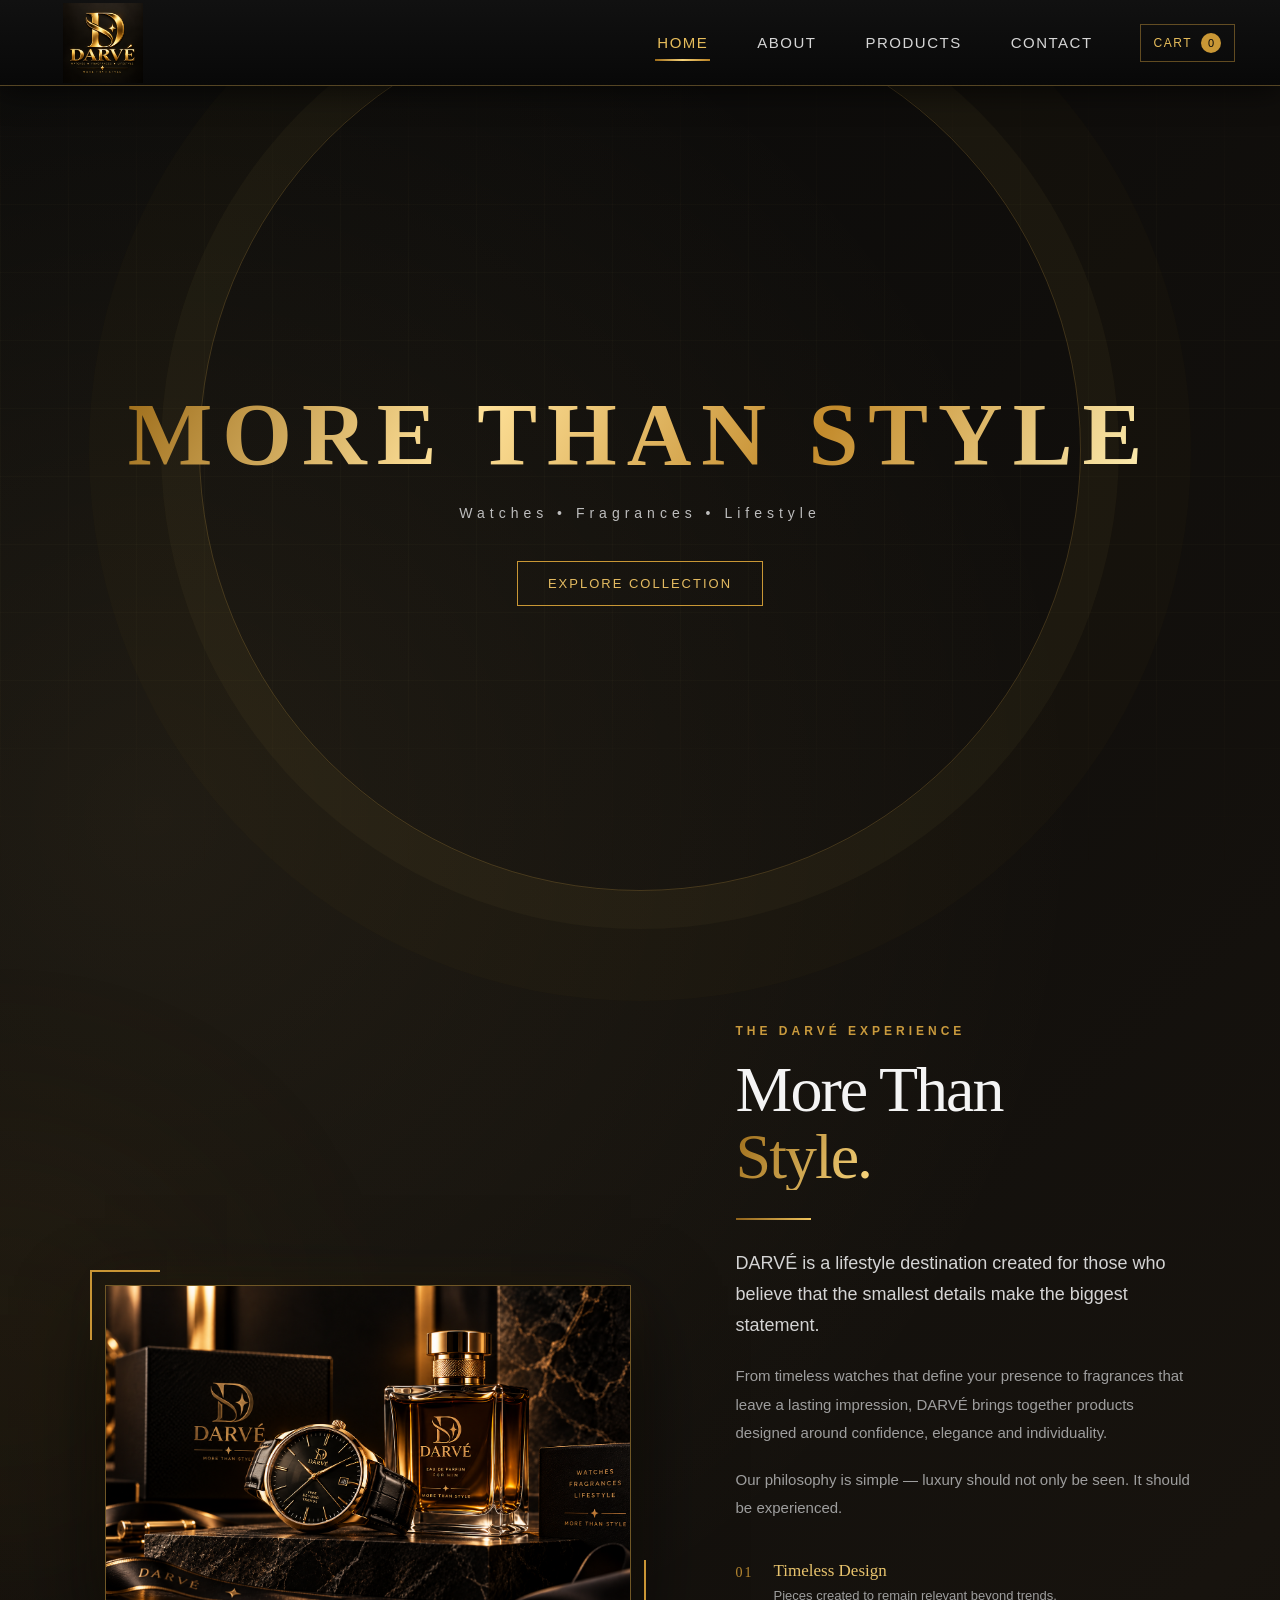
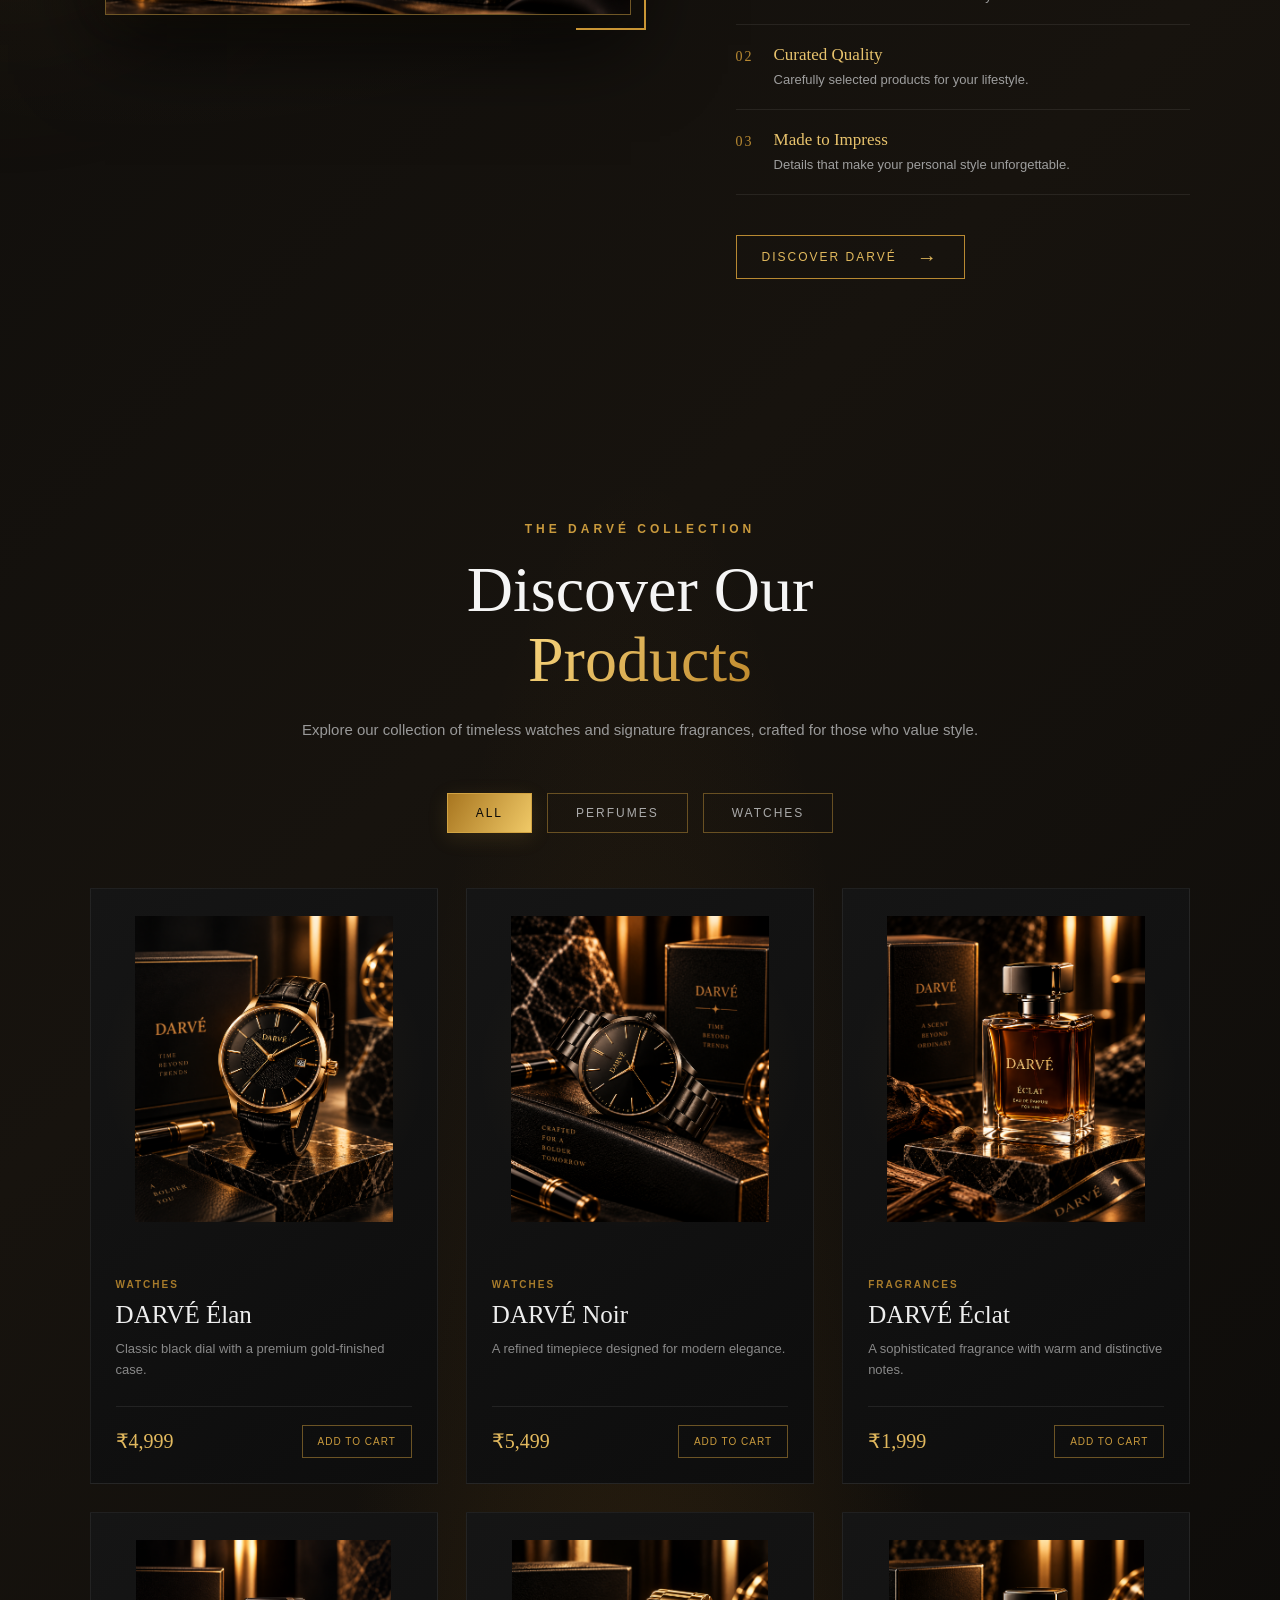
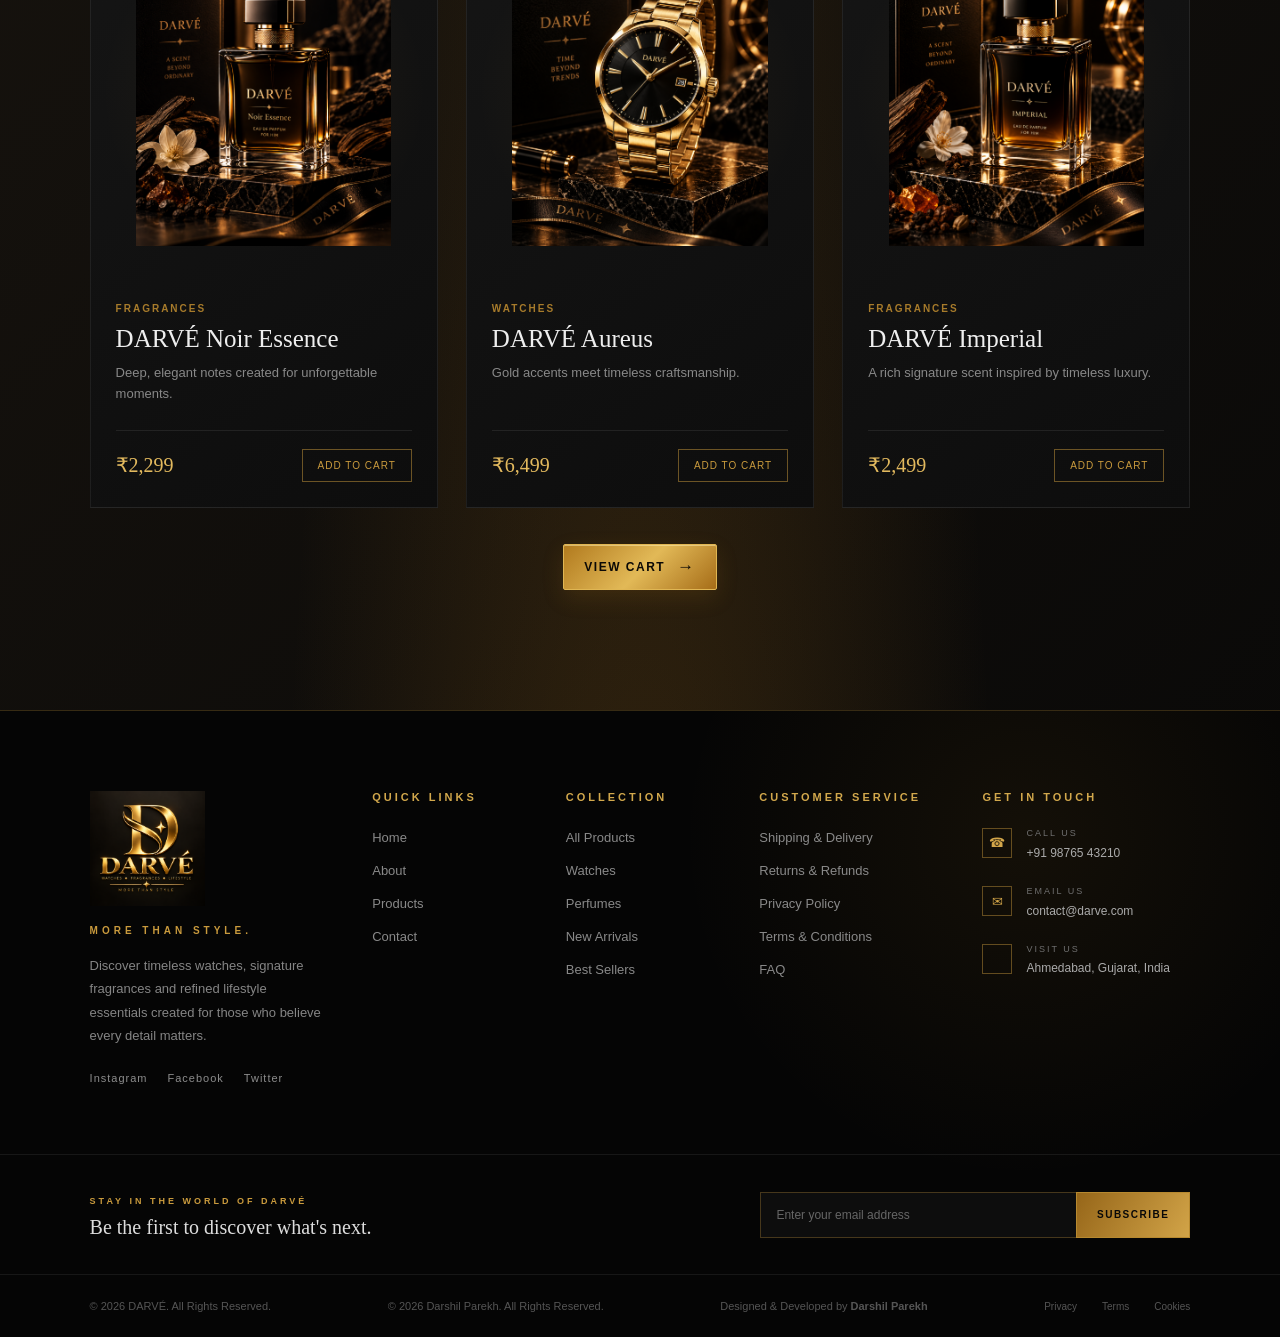
==== commit 99eae9fd: "Update index.html" ====
--- a/index.html
+++ b/index.html
@@ -526,6 +526,12 @@
             <p>
                 © 2026 DARVÉ. All Rights Reserved.
             </p>
+            <p>
+    © 2026 Darshil Parekh. All Rights Reserved.
+  </p>
+  <p>
+    Designed & Developed by <strong>Darshil Parekh</strong>
+  </p>
             <div class="legal-links">
                 <a href="#">
                     Privacy
@@ -543,4 +549,4 @@
     <script src="js/products.js"></script>
 </body>
 
-</html>+</html>
